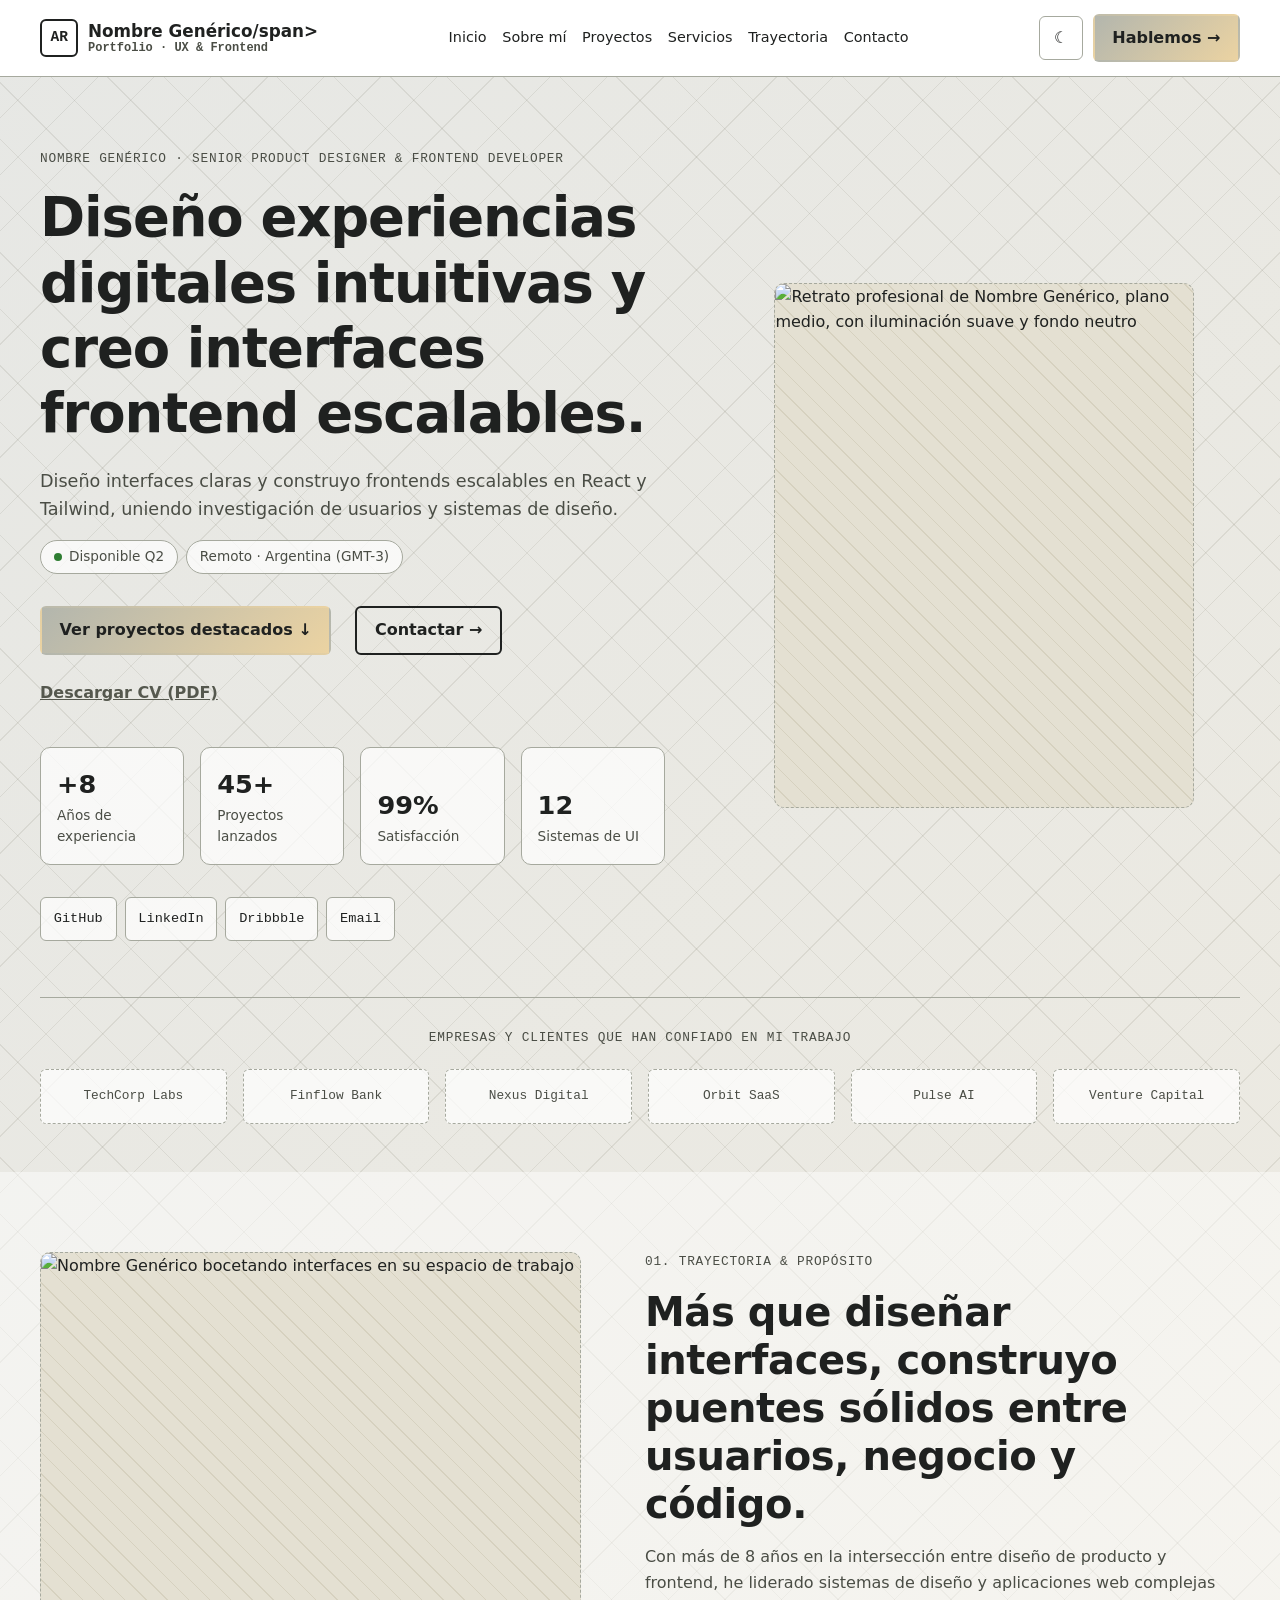
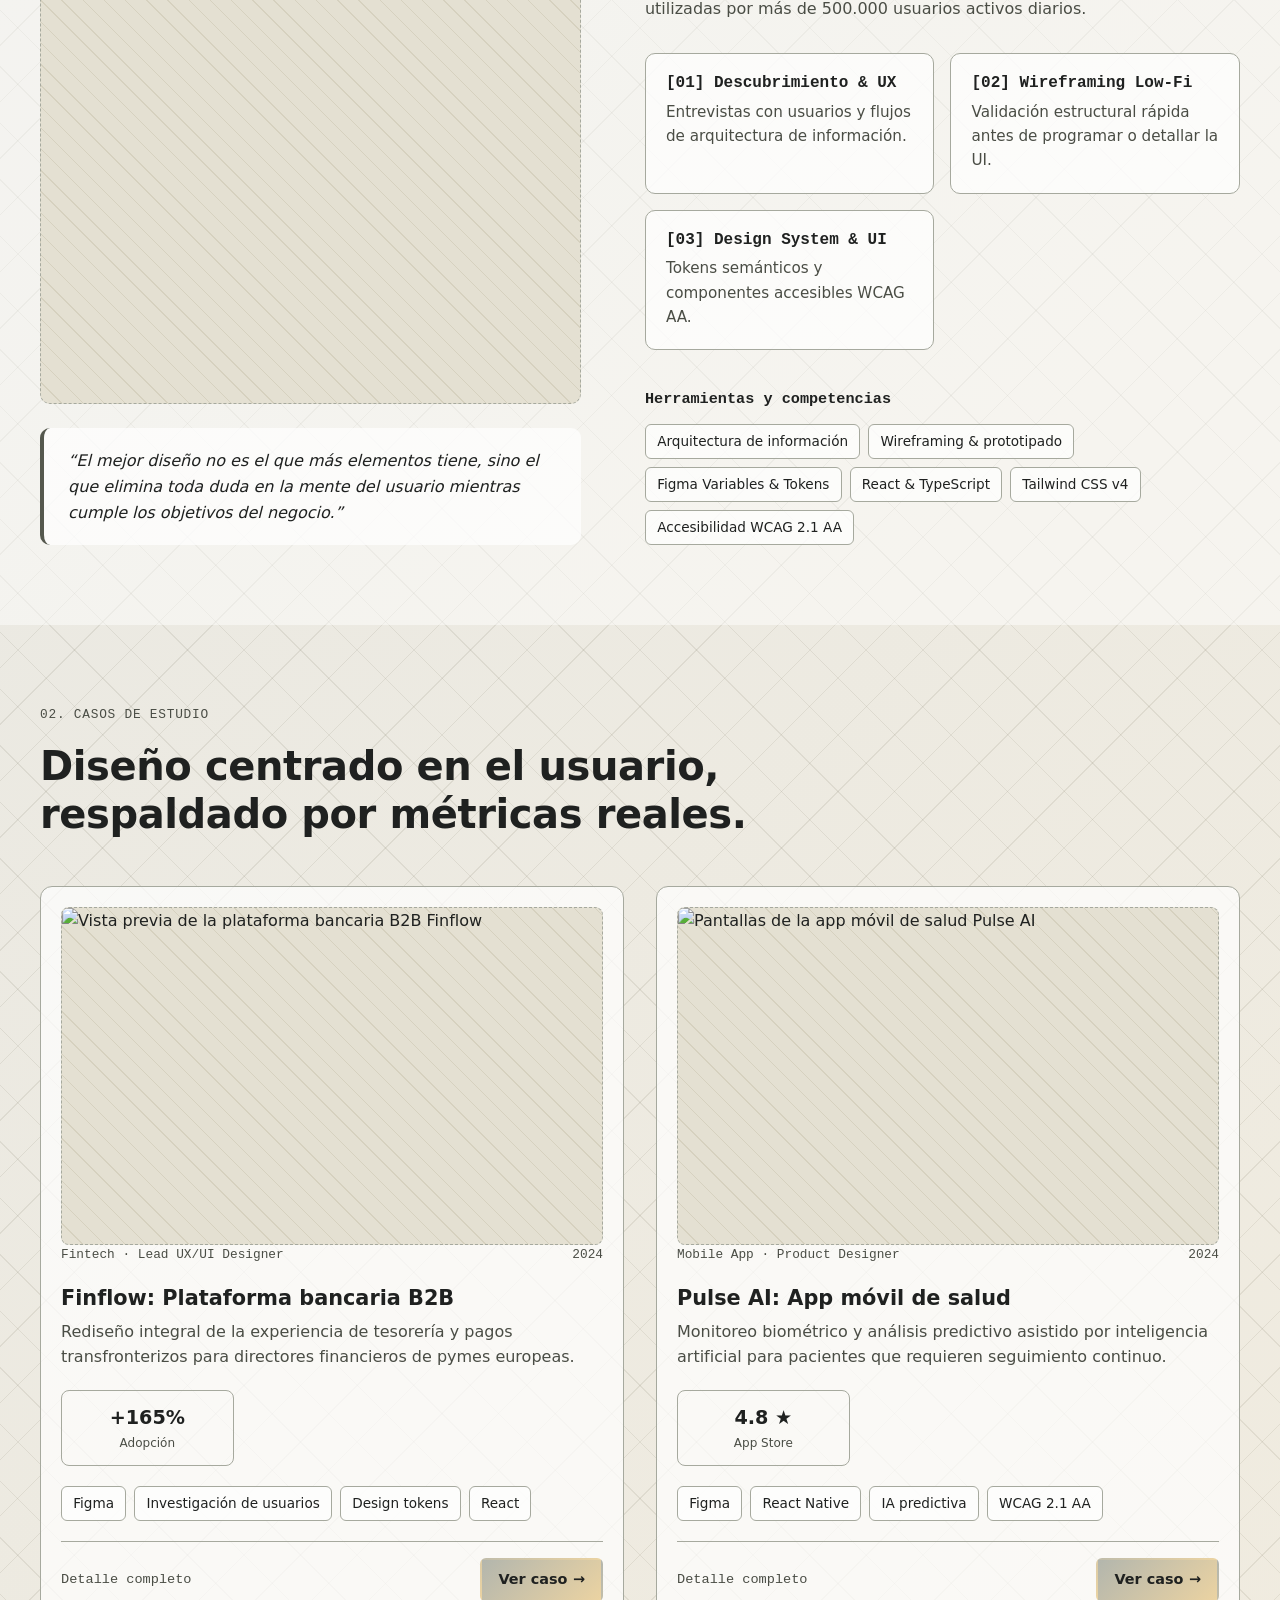
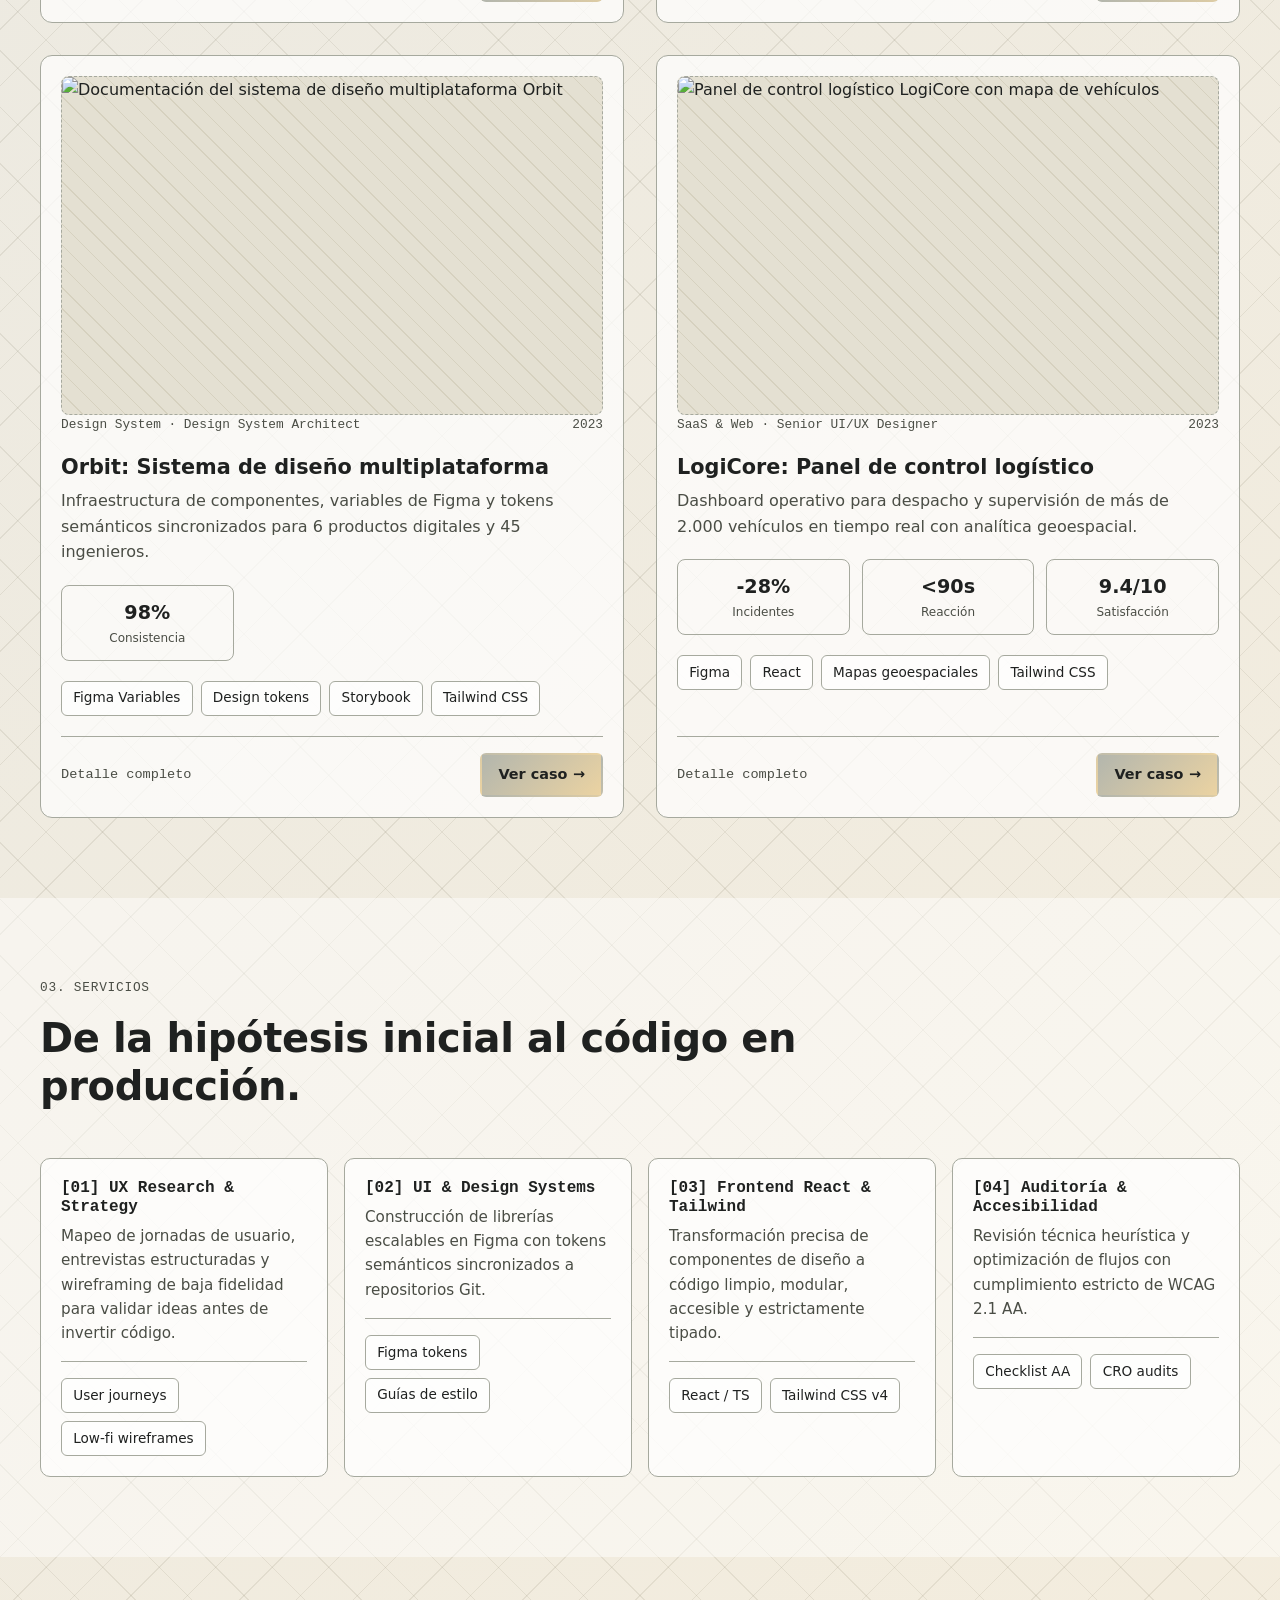
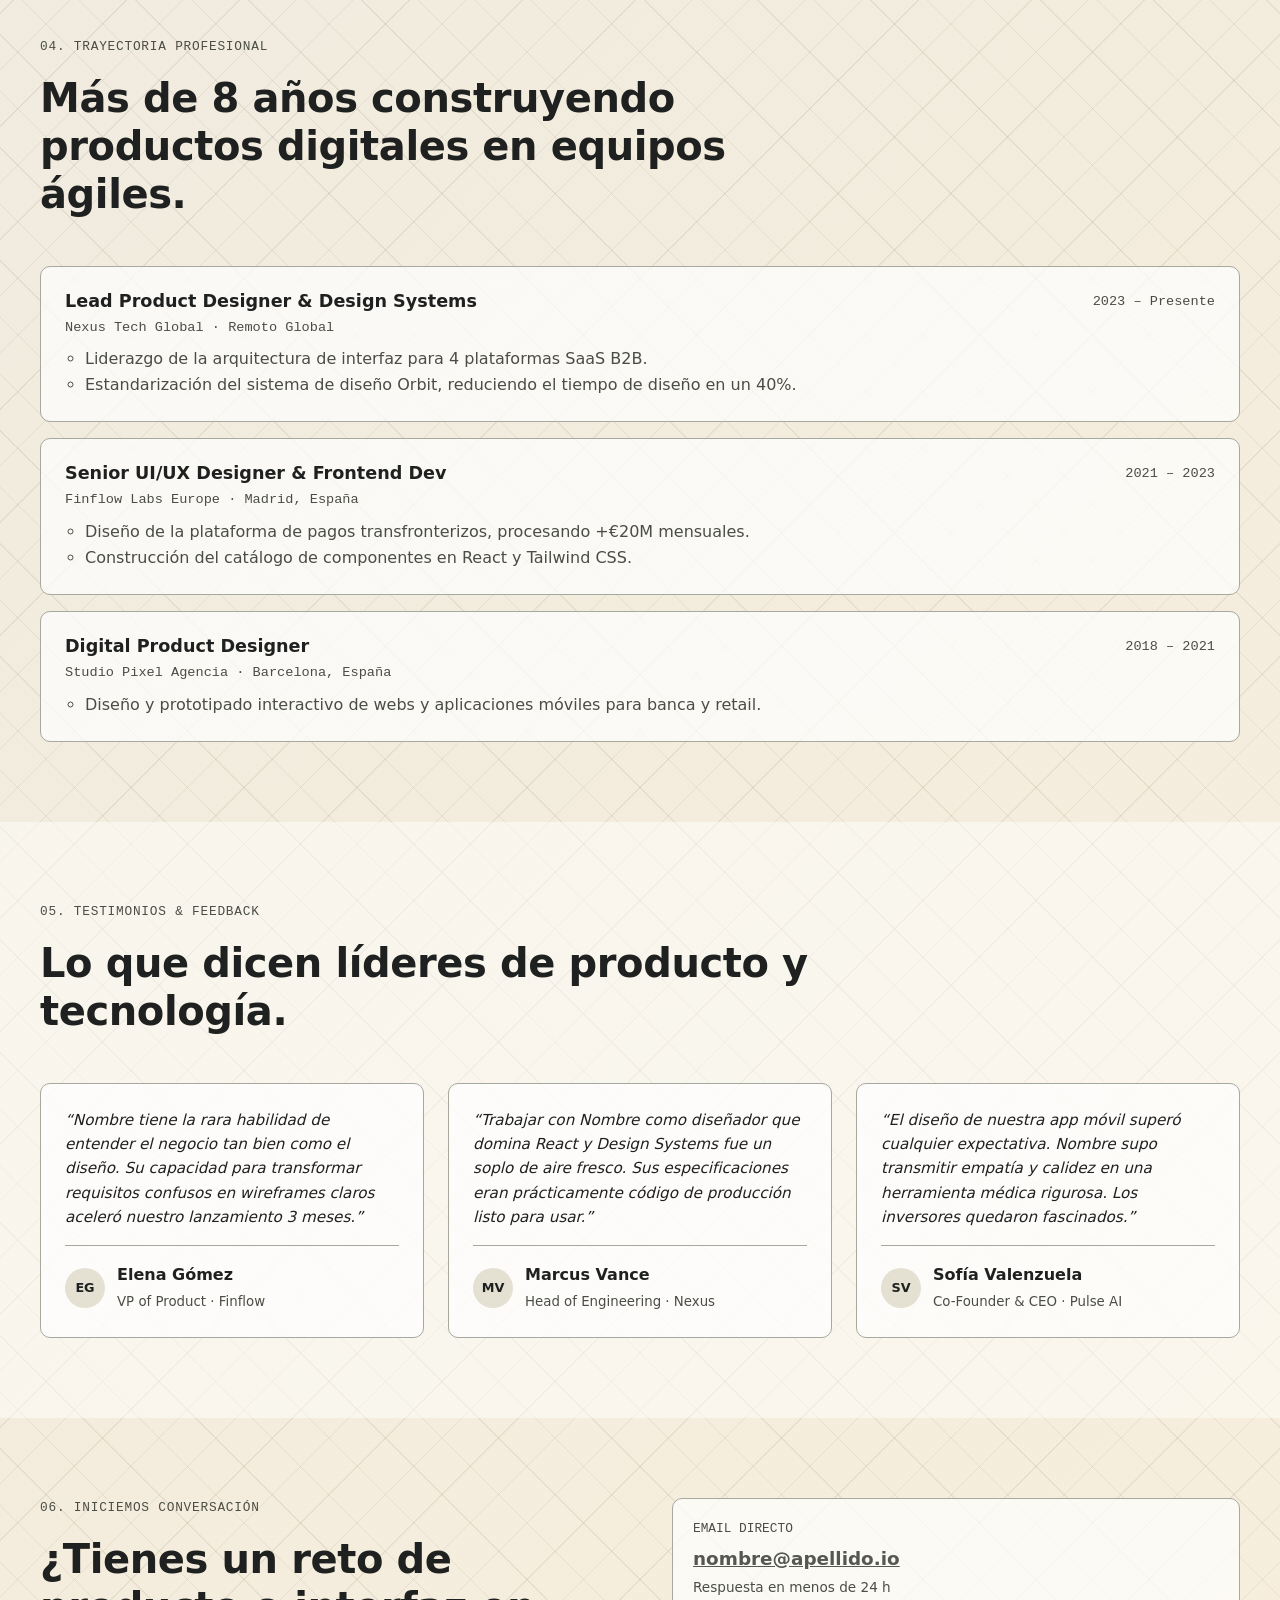
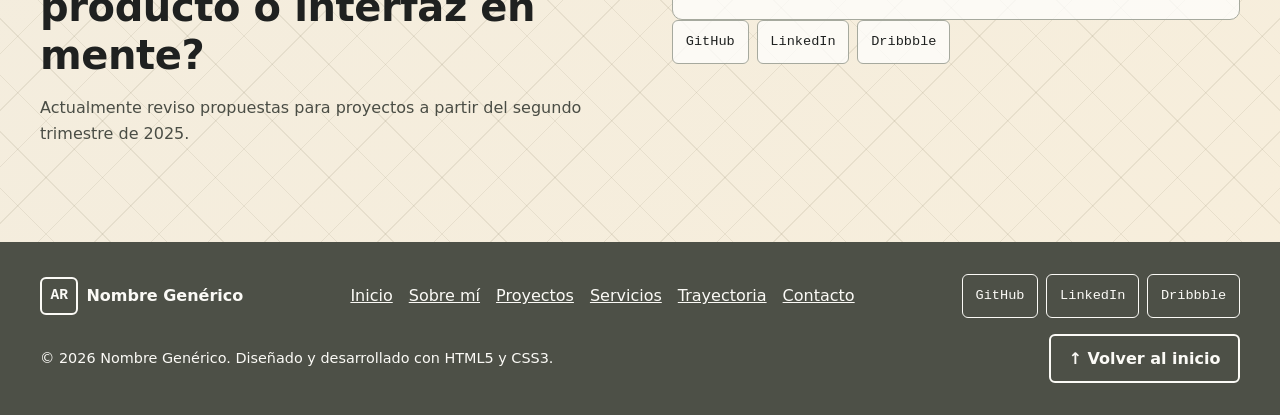
==== index.html @ bf09a4ef "Add files via upload" ====
<!DOCTYPE html>
<html lang="es">
<head>
  <meta charset="UTF-8">
  <meta name="viewport" content="width=device-width, initial-scale=1.0">
  <title>Nombre Genérico | Portfolio UX/UI y Frontend</title>
  <meta name="description" content="Portfolio de Nombre Genérico: diseño de experiencias digitales, sistemas de diseño y desarrollo frontend con React y Tailwind CSS.">
  <meta property="og:title" content="Nombre Genérico | Portfolio UX/UI y Frontend">
  <meta property="og:description" content="Portfolio de Nombre Genérico: diseño de experiencias digitales, sistemas de diseño y desarrollo frontend.">
  <meta property="og:type" content="website">
  <meta property="og:url" content="https://TU-DOMINIO/">
  <meta property="og:image" content="https://TU-DOMINIO/img/og-image.jpg">
  <meta name="theme-color" content="#b3b6ad">
  <link rel="stylesheet" href="css/styles.css">
</head>
<body>

  <a class="skip-link" href="#inicio">Saltar al contenido principal</a>

  <!-- ENCABEZADO -->
  <header class="site-header">
    <div class="container header__inner">
      <a class="brand" href="#inicio">
        <span class="brand__mark" aria-hidden="true">AR</span>
        <span class="brand__text">
          <span class="brand__name">Nombre Genérico/span>
          <span class="brand__role">Portfolio · UX &amp; Frontend</span>
        </span>
      </a>

      <nav class="header__nav" id="menu-principal" aria-label="Navegación principal">
        <ol class="nav-list">
          <li><a href="#inicio">Inicio</a></li>
          <li><a href="#sobre-mi">Sobre mí</a></li>
          <li><a href="#proyectos">Proyectos</a></li>
          <li><a href="#servicios">Servicios</a></li>
          <li><a href="#trayectoria">Trayectoria</a></li>
          <li><a href="#contacto">Contacto</a></li>
        </ol>
      </nav>

      <div class="header__actions">
        <button class="theme-toggle" type="button" id="theme-toggle" aria-pressed="false">
          <span aria-hidden="true">☾</span>
          <span class="sr-only">Modo noche</span>
        </button>
        <a class="btn btn--primary" href="#contacto">
          <span class="btn__label">Hablemos</span>
          <span aria-hidden="true">→</span>
        </a>
        <button class="nav-toggle" type="button" aria-expanded="false" aria-controls="menu-principal">
          <span class="sr-only">Menú de navegación</span>
          <span class="nav-toggle__bars" aria-hidden="true"></span>
        </button>
      </div>
    </div>
  </header>

  <main>

    <!-- 00. HERO -->
    <section class="hero" id="inicio" aria-labelledby="titulo-hero">
      <div class="container hero__grid">
        <div class="hero__content">
          <p class="eyebrow">Nombre Genérico · Senior Product Designer &amp; Frontend Developer</p>
          <h1 id="titulo-hero">Diseño experiencias digitales intuitivas y creo interfaces frontend escalables.</h1>
          <p class="hero__lead">
            Diseño interfaces claras y construyo frontends escalables en React y Tailwind, uniendo investigación de usuarios y sistemas de diseño.
          </p>

          <div class="hero__meta">
            <span class="badge"><span class="dot" aria-hidden="true"></span> Disponible Q2</span>
            <span class="badge">Remoto · Argentina (GMT-3)</span>
          </div>

          <div class="hero__actions">
            <a class="btn btn--primary" href="#proyectos">Ver proyectos destacados ↓</a>
            <a class="btn btn--ghost" href="#contacto">Contactar →</a>
            <a class="link-cv" href="cv.pdf" download>Descargar CV (PDF)</a>
          </div>

          <dl class="stats">
            <div class="stat">
              <dt>Años de experiencia</dt>
              <dd>+8</dd>
            </div>
            <div class="stat">
              <dt>Proyectos lanzados</dt>
              <dd>45+</dd>
            </div>
            <div class="stat">
              <dt>Satisfacción</dt>
              <dd>99%</dd>
            </div>
            <div class="stat">
              <dt>Sistemas de UI</dt>
              <dd>12</dd>
            </div>
          </dl>

          <ul class="social-links" aria-label="Redes y contacto">
            <li><a href="https://github.com/" target="_blank" rel="noopener noreferrer">GitHub</a></li>
            <li><a href="https://www.linkedin.com/" target="_blank" rel="noopener noreferrer">LinkedIn</a></li>
            <li><a href="https://dribbble.com/" target="_blank" rel="noopener noreferrer">Dribbble</a></li>
            <li><a href="mailto:nombre@apellido.io">Email</a></li>
          </ul>
        </div>

        <figure class="hero__media">
          <!-- Sustituir por la foto real: img/hero.jpg -->
          <img src="img/hero.jpg" width="800" height="1000"
               alt="Retrato profesional de Nombre Genérico, plano medio, con iluminación suave y fondo neutro">
        </figure>
      </div>

      <div class="container">
        <section class="proof" aria-labelledby="titulo-proof">
          <h2 class="proof__title" id="titulo-proof">Empresas y clientes que han confiado en mi trabajo</h2>
          <ul class="proof__list">
            <li>TechCorp Labs</li>
            <li>Finflow Bank</li>
            <li>Nexus Digital</li>
            <li>Orbit SaaS</li>
            <li>Pulse AI</li>
            <li>Venture Capital</li>
          </ul>
        </section>
      </div>
    </section>

    <!-- 01. SOBRE MÍ -->
    <section class="section section--alt" id="sobre-mi" aria-labelledby="titulo-sobre-mi">
      <div class="container about">

        <div class="about__aside">
          <figure class="about__media">
          <!-- Sustituir por la foto real: img/sobre-mi-taller.jpg -->
            <img src="img/sobre-mi-taller.jpg" width="500" height="400"
               alt="Nombre Genérico bocetando interfaces en su espacio de trabajo">
          <figcaption class="sr-only">Fotografía secundaria: setup de taller UX</figcaption>
        </figure>

        <blockquote class="quote">
            <p>“El mejor diseño no es el que más elementos tiene, sino el que elimina toda duda en la mente del usuario mientras cumple los objetivos del negocio.”</p>
         </blockquote>
        </div>

        <div class="about__text">
          <p class="section-label">01. Trayectoria &amp; propósito</p>
          <h2 id="titulo-sobre-mi">Más que diseñar interfaces, construyo puentes sólidos entre usuarios, negocio y código.</h2>
          <p class="about__lead">
            Con más de 8 años en la intersección entre diseño de producto y frontend, he liderado sistemas
            de diseño y aplicaciones web complejas utilizadas por más de 500.000 usuarios activos diarios.
          </p>

          <div class="cards-2">
            <article class="card">
              <h3>[01] Descubrimiento &amp; UX</h3>
              <p>Entrevistas con usuarios y flujos de arquitectura de información.</p>
            </article>
            <article class="card">
              <h3>[02] Wireframing Low-Fi</h3>
              <p>Validación estructural rápida antes de programar o detallar la UI.</p>
            </article>
            <article class="card">
              <h3>[03] Design System &amp; UI</h3>
              <p>Tokens semánticos y componentes accesibles WCAG AA.</p>
            </article>
          </div>

          <h3 class="subhead">Herramientas y competencias</h3>
          <ul class="tags">
            <li>Arquitectura de información</li>
            <li>Wireframing &amp; prototipado</li>
            <li>Figma Variables &amp; Tokens</li>
            <li>React &amp; TypeScript</li>
            <li>Tailwind CSS v4</li>
            <li>Accesibilidad WCAG 2.1 AA</li>
          </ul>
        </div>

      </div>
    </section>

    <!-- 02. PROYECTOS -->
    <section class="section" id="proyectos" aria-labelledby="titulo-proyectos">
      <div class="container">
        <header class="section__header">
          <p class="section-label">02. Casos de estudio</p>
          <h2 id="titulo-proyectos">Diseño centrado en el usuario, respaldado por métricas reales.</h2>
        </header>

        <div class="cases">

          <article class="case">
            <div class="case__media">
              <!-- Sustituir por img/caso-finflow.jpg -->
              <img src="img/caso-finflow.jpg" width="800" height="500"
                   alt="Vista previa de la plataforma bancaria B2B Finflow">
            </div>
            <p class="case__meta"><span>Fintech · Lead UX/UI Designer</span><span>2024</span></p>
            <h3>Finflow: Plataforma bancaria B2B</h3>
            <p>Rediseño integral de la experiencia de tesorería y pagos transfronterizos para directores financieros de pymes europeas.</p>
            <dl class="metrics">
              <div class="metric"><dt>Adopción</dt><dd>+165%</dd></div>
            </dl>
          <ul class="tags case__tags" aria-label="Herramientas del proyecto">
            <li>Figma</li>
            <li>Investigación de usuarios</li>
            <li>Design tokens</li>
            <li>React</li>
          </ul>
          <div class="case__footer">
            <span class="case__more">Detalle completo</span>
            <button class="btn btn--small" type="button" data-case="finflow">Ver caso <span aria-hidden="true">→</span><span class="sr-only"> de Finflow</span></button>
          </div>
          </article>

          <article class="case">
            <div class="case__media">
              <!-- Sustituir por img/caso-pulse-ai.jpg -->
              <img src="img/caso-pulse-ai.jpg" width="800" height="500"
                   alt="Pantallas de la app móvil de salud Pulse AI">
            </div>
            <p class="case__meta"><span>Mobile App · Product Designer</span><span>2024</span></p>
            <h3>Pulse AI: App móvil de salud</h3>
            <p>Monitoreo biométrico y análisis predictivo asistido por inteligencia artificial para pacientes que requieren seguimiento continuo.</p>
            <dl class="metrics">
              <div class="metric"><dt>App Store</dt><dd>4.8 ★</dd></div>
            </dl>
          <ul class="tags case__tags" aria-label="Herramientas del proyecto">
            <li>Figma</li>
            <li>React Native</li>
            <li>IA predictiva</li>
            <li>WCAG 2.1 AA</li>
          </ul>
          <div class="case__footer">
            <span class="case__more">Detalle completo</span>
            <button class="btn btn--small" type="button" data-case="pulse-ai">Ver caso <span aria-hidden="true">→</span><span class="sr-only"> de Pulse AI</span></button>
          </div>
          </article>

          <article class="case">
            <div class="case__media">
              <!-- Sustituir por img/caso-orbit.jpg -->
              <img src="img/caso-orbit.jpg" width="800" height="500"
                   alt="Documentación del sistema de diseño multiplataforma Orbit">
            </div>
            <p class="case__meta"><span>Design System · Design System Architect</span><span>2023</span></p>
            <h3>Orbit: Sistema de diseño multiplataforma</h3>
            <p>Infraestructura de componentes, variables de Figma y tokens semánticos sincronizados para 6 productos digitales y 45 ingenieros.</p>
            <dl class="metrics">
              <div class="metric"><dt>Consistencia</dt><dd>98%</dd></div>
            </dl>
          <ul class="tags case__tags" aria-label="Herramientas del proyecto">
            <li>Figma Variables</li>
            <li>Design tokens</li>
            <li>Storybook</li>
            <li>Tailwind CSS</li>
          </ul>
          <div class="case__footer">
            <span class="case__more">Detalle completo</span>
            <button class="btn btn--small" type="button" data-case="orbit">Ver caso <span aria-hidden="true">→</span><span class="sr-only"> de Orbit</span></button>
          </div>
          </article>

          <article class="case">
            <div class="case__media">
              <!-- Sustituir por img/caso-logicore.jpg -->
              <img src="img/caso-logicore.jpg" width="800" height="500"
                   alt="Panel de control logístico LogiCore con mapa de vehículos">
            </div>
            <p class="case__meta"><span>SaaS &amp; Web · Senior UI/UX Designer</span><span>2023</span></p>
            <h3>LogiCore: Panel de control logístico</h3>
            <p>Dashboard operativo para despacho y supervisión de más de 2.000 vehículos en tiempo real con analítica geoespacial.</p>
            <dl class="metrics">
              <div class="metric"><dt>Incidentes</dt><dd>-28%</dd></div>
              <div class="metric"><dt>Reacción</dt><dd>&lt;90s</dd></div>
              <div class="metric"><dt>Satisfacción</dt><dd>9.4/10</dd></div>
            </dl>
          <ul class="tags case__tags" aria-label="Herramientas del proyecto">
            <li>Figma</li>
            <li>React</li>
            <li>Mapas geoespaciales</li>
            <li>Tailwind CSS</li>
          </ul>
          <div class="case__footer">
            <span class="case__more">Detalle completo</span>
            <button class="btn btn--small" type="button" data-case="logicore">Ver caso <span aria-hidden="true">→</span><span class="sr-only"> de LogiCore</span></button>
          </div>
          </article>

        </div>
      </div>
    </section>

    <!-- 03. SERVICIOS -->
    <section class="section section--alt" id="servicios" aria-labelledby="titulo-servicios">
      <div class="container">
        <header class="section__header">
          <p class="section-label">03. Servicios</p>
          <h2 id="titulo-servicios">De la hipótesis inicial al código en producción.</h2>
        </header>

        <div class="services">
          <article class="card">
            <h3>[01] UX Research &amp; Strategy</h3>
            <p>Mapeo de jornadas de usuario, entrevistas estructuradas y wireframing de baja fidelidad para validar ideas antes de invertir código.</p>
            <ul class="tags tags--compact">
              <li>User journeys</li>
              <li>Low-fi wireframes</li>
            </ul>
          </article>
          <article class="card">
            <h3>[02] UI &amp; Design Systems</h3>
            <p>Construcción de librerías escalables en Figma con tokens semánticos sincronizados a repositorios Git.</p>
            <ul class="tags tags--compact">
              <li>Figma tokens</li>
              <li>Guías de estilo</li>
            </ul>
          </article>
          <article class="card">
            <h3>[03] Frontend React &amp; Tailwind</h3>
            <p>Transformación precisa de componentes de diseño a código limpio, modular, accesible y estrictamente tipado.</p>
            <ul class="tags tags--compact">
              <li>React / TS</li>
              <li>Tailwind CSS v4</li>
            </ul>
          </article>
          <article class="card">
            <h3>[04] Auditoría &amp; Accesibilidad</h3>
            <p>Revisión técnica heurística y optimización de flujos con cumplimiento estricto de WCAG 2.1 AA.</p>
            <ul class="tags tags--compact">
              <li>Checklist AA</li>
              <li>CRO audits</li>
            </ul>
          </article>
        </div>
      </div>
    </section>

    <!-- 04. TRAYECTORIA PROFESIONAL -->
    <section class="section" id="trayectoria" aria-labelledby="titulo-trayectoria">
      <div class="container">
        <header class="section__header">
          <p class="section-label">04. Trayectoria profesional</p>
          <h2 id="titulo-trayectoria">Más de 8 años construyendo productos digitales en equipos ágiles.</h2>
        </header>

        <ol class="timeline">
          <li class="job">
            <div class="job__head">
              <h3>Lead Product Designer &amp; Design Systems</h3>
              <p class="job__period"><time>2023 – Presente</time></p>
            </div>
            <p class="job__org">Nexus Tech Global · Remoto Global</p>
            <ul>
              <li>Liderazgo de la arquitectura de interfaz para 4 plataformas SaaS B2B.</li>
              <li>Estandarización del sistema de diseño Orbit, reduciendo el tiempo de diseño en un 40%.</li>
            </ul>
          </li>
          <li class="job">
            <div class="job__head">
              <h3>Senior UI/UX Designer &amp; Frontend Dev</h3>
              <p class="job__period"><time>2021 – 2023</time></p>
            </div>
            <p class="job__org">Finflow Labs Europe · Madrid, España</p>
            <ul>
              <li>Diseño de la plataforma de pagos transfronterizos, procesando +€20M mensuales.</li>
              <li>Construcción del catálogo de componentes en React y Tailwind CSS.</li>
            </ul>
          </li>
          <li class="job">
            <div class="job__head">
              <h3>Digital Product Designer</h3>
              <p class="job__period"><time>2018 – 2021</time></p>
            </div>
            <p class="job__org">Studio Pixel Agencia · Barcelona, España</p>
            <ul>
              <li>Diseño y prototipado interactivo de webs y aplicaciones móviles para banca y retail.</li>
            </ul>
          </li>
        </ol>
      </div>
    </section>

    <!-- 05. TESTIMONIOS -->
    <section class="section section--alt" id="testimonios" aria-labelledby="titulo-testimonios">
      <div class="container">
        <header class="section__header">
          <p class="section-label">05. Testimonios &amp; feedback</p>
          <h2 id="titulo-testimonios">Lo que dicen líderes de producto y tecnología.</h2>
        </header>

        <div class="testimonials">
          <figure class="testimonial">
            <blockquote>
              <p>“Nombre tiene la rara habilidad de entender el negocio tan bien como el diseño. Su capacidad para transformar requisitos confusos en wireframes claros aceleró nuestro lanzamiento 3 meses.”</p>
            </blockquote>
            <figcaption>
              <span class="avatar" aria-hidden="true">EG</span>
              <span>
                <cite>Elena Gómez</cite>
                <small>VP of Product · Finflow</small>
              </span>
            </figcaption>
          </figure>

          <figure class="testimonial">
            <blockquote>
              <p>“Trabajar con Nombre como diseñador que domina React y Design Systems fue un soplo de aire fresco. Sus especificaciones eran prácticamente código de producción listo para usar.”</p>
            </blockquote>
            <figcaption>
              <span class="avatar" aria-hidden="true">MV</span>
              <span>
                <cite>Marcus Vance</cite>
                <small>Head of Engineering · Nexus</small>
              </span>
            </figcaption>
          </figure>

          <figure class="testimonial">
            <blockquote>
              <p>“El diseño de nuestra app móvil superó cualquier expectativa. Nombre supo transmitir empatía y calidez en una herramienta médica rigurosa. Los inversores quedaron fascinados.”</p>
            </blockquote>
            <figcaption>
              <span class="avatar" aria-hidden="true">SV</span>
              <span>
                <cite>Sofía Valenzuela</cite>
                <small>Co-Founder &amp; CEO · Pulse AI</small>
              </span>
            </figcaption>
          </figure>
        </div>
      </div>
    </section>

    <!-- 06. CONTACTO -->
    <section class="section" id="contacto" aria-labelledby="titulo-contacto">
      <div class="container contact">
        <div>
          <p class="section-label">06. Iniciemos conversación</p>
          <h2 id="titulo-contacto">¿Tienes un reto de producto o interfaz en mente?</h2>
          <p class="muted">Actualmente reviso propuestas para proyectos a partir del segundo trimestre de 2025.</p>
        </div>

        <div>
          <a class="contact-card" href="mailto:nombre@apellido.io">
            <span class="label">Email directo</span>
            <span class="value">nombre@apellido.io</span>
            <span class="note">Respuesta en menos de 24 h</span>
          </a>
          <ul class="social-links" aria-label="Redes y contacto">
            <li><a href="https://github.com/" target="_blank" rel="noopener noreferrer">GitHub</a></li>
            <li><a href="https://www.linkedin.com/" target="_blank" rel="noopener noreferrer">LinkedIn</a></li>
            <li><a href="https://dribbble.com/" target="_blank" rel="noopener noreferrer">Dribbble</a></li>
          </ul>
        </div>
      </div>
    </section>

  </main>

  <!-- PIE DE PÁGINA -->
  <footer class="site-footer">
    <div class="container footer__inner">
      <p class="footer__brand"><span class="brand__mark brand__mark--light" aria-hidden="true">AR</span> <strong>Nombre Genérico</strong></p>
      <nav class="footer__nav" aria-label="Navegación del pie">
        <ul class="footer__links">
          <li><a href="#inicio">Inicio</a></li>
          <li><a href="#sobre-mi">Sobre mí</a></li>
          <li><a href="#proyectos">Proyectos</a></li>
          <li><a href="#servicios">Servicios</a></li>
          <li><a href="#trayectoria">Trayectoria</a></li>
          <li><a href="#contacto">Contacto</a></li>
        </ul>
      </nav>
      <ul class="social-links footer__social" aria-label="Redes sociales">
        <li><a href="https://github.com/" target="_blank" rel="noopener noreferrer">GitHub</a></li>
        <li><a href="https://www.linkedin.com/" target="_blank" rel="noopener noreferrer">LinkedIn</a></li>
        <li><a href="https://dribbble.com/" target="_blank" rel="noopener noreferrer">Dribbble</a></li>
      </ul>
      <p class="footer__copy">© 2026 Nombre Genérico. Diseñado y desarrollado con HTML5 y CSS3.</p>
      <a class="btn btn--light" href="#inicio">↑ Volver al inicio</a>
    </div>
  </footer>

  <!-- DIÁLOGO DE CASOS DE ESTUDIO -->
  <dialog class="case-dialog" id="caso-dialog" aria-labelledby="caso-titulo">
    <button class="case-dialog__close" type="button" aria-label="Cerrar caso de estudio">✕</button>
    <div class="case-dialog__body"></div>
  </dialog>

  <template id="caso-finflow">
    <p class="section-label">Fintech · Lead UX/UI Designer · 2024</p>
    <h2 id="caso-titulo">Finflow: Plataforma bancaria B2B</h2>
    <h3>Problema</h3>
    <p>Los directores financieros de pymes europeas tardaban demasiado en preparar pagos internacionales. El flujo tenía demasiados pasos sin explicación, y los errores de tipo de cambio aparecían cuando el pago ya estaba enviado.</p>
    <h3>Proceso</h3>
    <ul>
      <li>Entrevistas con ocho directores financieros y mapeo de sus jornadas de pago.</li>
      <li>Wireframes de baja fidelidad validados en dos rondas.</li>
      <li>Test de usabilidad con cinco personas, con tareas como "programar un pago recurrente".</li>
    </ul>
    <h3>Solución</h3>
    <p>Flujo de pago en tres pasos, con validación en cada campo y un resumen del costo final antes de confirmar. Los componentes se documentaron con design tokens para que el equipo de desarrollo los reutilizara.</p>
    <h3>Resultado</h3>
    <p>El tiempo de tarea bajó un 42 %, la adopción subió un 165 % y los errores se redujeron un 80 % durante el primer trimestre tras el lanzamiento.</p>
    <h3>Aprendizaje</h3>
    <p>Validar con usuarios reales antes de diseñar en alta fidelidad evitó rehacer la confirmación. Lo que más preocupaba a los usuarios era el costo, no el formato.</p>
    <ul class="tags" aria-label="Herramientas del proyecto">
      <li>Figma</li>
      <li>Investigación de usuarios</li>
      <li>Design tokens</li>
      <li>React</li>
      <li>WCAG 2.1 AA</li>
    </ul>
    <p><a class="btn btn--small" href="https://www.figma.com/" target="_blank" rel="noopener noreferrer">Ver en Figma <span aria-hidden="true">↗</span><span class="sr-only"> (se abre en una pestaña nueva)</span></a></p>
  </template>

  <template id="caso-pulse-ai">
    <p class="section-label">Mobile App · Product Designer · 2024</p>
    <h2 id="caso-titulo">Pulse AI: App móvil de salud</h2>
    <h3>Problema</h3>
    <p>Los pacientes con seguimiento continuo recibían datos biométricos sin contexto y dejaban de usar la app a las pocas semanas.</p>
    <h3>Proceso</h3>
    <ul>
      <li>Entrevistas con pacientes y con cardiólogos.</li>
      <li>Prototipo de alta fidelidad con alertas escalonadas.</li>
      <li>Test con seis pacientes de 45 a 70 años para evaluar la legibilidad.</li>
    </ul>
    <h3>Solución</h3>
    <p>Resumen diario con tendencia, alertas en tres niveles de urgencia y un lenguaje sin tecnicismos. Tamaños de texto y contraste ajustados a WCAG AA.</p>
    <h3>Resultado</h3>
    <p>Retención a 30 días del 68 %, calificación 4.8 en la App Store y 30 mil alertas gestionadas.</p>
    <h3>Aprendizaje</h3>
    <p>Las alertas funcionan cuando el paciente sabe qué hacer. El color no basta por sí solo, así que cada nivel tiene icono y texto.</p>
    <ul class="tags" aria-label="Herramientas del proyecto">
      <li>Figma</li>
      <li>React Native</li>
      <li>IA predictiva</li>
      <li>WCAG 2.1 AA</li>
    </ul>
    <p><a class="btn btn--small" href="https://www.figma.com/" target="_blank" rel="noopener noreferrer">Ver en Figma <span aria-hidden="true">↗</span><span class="sr-only"> (se abre en una pestaña nueva)</span></a></p>
  </template>

  <template id="caso-orbit">
    <p class="section-label">Design System · Design System Architect · 2023</p>
    <h2 id="caso-titulo">Orbit: Sistema de diseño multiplataforma</h2>
    <h3>Problema</h3>
    <p>Seis productos tenían componentes duplicados y diseños que cambiaban de un equipo a otro.</p>
    <h3>Proceso</h3>
    <ul>
      <li>Auditoría de los componentes existentes en los seis productos.</li>
      <li>Definición de tokens semánticos junto con 45 ingenieros y diseñadores.</li>
      <li>Migración por fases, empezando por los componentes más usados.</li>
    </ul>
    <h3>Solución</h3>
    <p>Librería de 65 componentes con variables de Figma sincronizadas con el repositorio, y documentación con ejemplos de uso y criterios de accesibilidad.</p>
    <h3>Resultado</h3>
    <p>La velocidad de diseño aumentó 3.5 veces y la consistencia visual llegó al 98 % según la auditoría trimestral.</p>
    <h3>Aprendizaje</h3>
    <p>Un sistema se adopta cuando resuelve un problema diario del equipo. Empezar por los componentes más usados fue clave.</p>
    <ul class="tags" aria-label="Herramientas del proyecto">
      <li>Figma Variables</li>
      <li>Design tokens</li>
      <li>Storybook</li>
      <li>Tailwind CSS</li>
    </ul>
    <p><a class="btn btn--small" href="https://www.figma.com/" target="_blank" rel="noopener noreferrer">Ver en Figma <span aria-hidden="true">↗</span><span class="sr-only"> (se abre en una pestaña nueva)</span></a></p>
  </template>

  <template id="caso-logicore">
    <p class="section-label">SaaS &amp; Web · Senior UI/UX Designer · 2023</p>
    <h2 id="caso-titulo">LogiCore: Panel de control logístico</h2>
    <h3>Problema</h3>
    <p>Los operadores de despacho de más de 2.000 vehículos perdían tiempo buscando incidentes entre mapas y tablas separadas.</p>
    <h3>Proceso</h3>
    <ul>
      <li>Observación en el centro de despacho durante tres turnos.</li>
      <li>Prototipos de panel con mapa y lista unificada.</li>
      <li>Test de usabilidad con ocho operadores.</li>
    </ul>
    <h3>Solución</h3>
    <p>Panel con mapa geoespacial y lista de incidentes sincronizados, alertas priorizadas por severidad y acciones de un solo clic.</p>
    <h3>Resultado</h3>
    <p>Los incidentes bajaron un 28 %, el tiempo de reacción quedó por debajo de 90 segundos y la satisfacción llegó a 9.4 sobre 10.</p>
    <h3>Aprendizaje</h3>
    <p>Observar el trabajo real cambió las prioridades: lo urgente no era el mapa, sino la lista de incidentes.</p>
    <ul class="tags" aria-label="Herramientas del proyecto">
      <li>Figma</li>
      <li>React</li>
      <li>Mapas geoespaciales</li>
      <li>Tailwind CSS</li>
    </ul>
    <p><a class="btn btn--small" href="https://www.figma.com/" target="_blank" rel="noopener noreferrer">Ver en Figma <span aria-hidden="true">↗</span><span class="sr-only"> (se abre en una pestaña nueva)</span></a></p>
  </template>

  <script>
    (function () {
      var dialog = document.getElementById('caso-dialog');
      if (!dialog || typeof dialog.showModal !== 'function') { return; }

      var body = dialog.querySelector('.case-dialog__body');
      var closeBtn = dialog.querySelector('.case-dialog__close');
      var trigger = null;

      document.querySelectorAll('[data-case]').forEach(function (btn) {
        btn.addEventListener('click', function () {
          var tpl = document.getElementById('caso-' + btn.getAttribute('data-case'));
          if (!tpl) { return; }
          body.replaceChildren(tpl.content.cloneNode(true));
          trigger = btn;
          dialog.showModal();
        });
      });

      closeBtn.addEventListener('click', function () { dialog.close(); });

      dialog.addEventListener('click', function (e) {
        if (e.target === dialog) { dialog.close(); }
      });

      dialog.addEventListener('close', function () {
        if (trigger) { trigger.focus(); }
      });
    })();
  </script>

    <!-- JS mínimo: solo alterna el modo noche y recuerda la elección -->
  <script>
    (function () {
      var root = document.documentElement;
      var btn = document.getElementById('theme-toggle');
      var mq = window.matchMedia('(prefers-color-scheme: dark)');

      function isDark() {
        var t = root.getAttribute('data-theme');
        return t ? t === 'dark' : mq.matches;
      }

      function render() {
        btn.setAttribute('aria-pressed', String(isDark()));
      }

      try {
        var saved = localStorage.getItem('theme');
        if (saved) { root.setAttribute('data-theme', saved); }
      } catch (e) { /* almacenamiento no disponible: se usa la preferencia del sistema */ }

      render();

      btn.addEventListener('click', function () {
        var next = isDark() ? 'light' : 'dark';
        root.setAttribute('data-theme', next);
        try { localStorage.setItem('theme', next); } catch (e) {}
        render();
      });

      mq.addEventListener('change', render);
    })();
  </script>

  <script>
    (function () {
      var btn = document.querySelector('.nav-toggle');
      var nav = document.getElementById('menu-principal');
      if (!btn || !nav) { return; }

      function setOpen(open) {
        btn.setAttribute('aria-expanded', String(open));
        nav.classList.toggle('is-open', open);
      }

      btn.addEventListener('click', function () {
        setOpen(btn.getAttribute('aria-expanded') !== 'true');
      });

      nav.addEventListener('click', function (e) {
        if (e.target.closest('a')) { setOpen(false); }
      });

      document.addEventListener('keydown', function (e) {
        if (e.key === 'Escape' && btn.getAttribute('aria-expanded') === 'true') {
          setOpen(false);
          btn.focus();
        }
      });

      window.matchMedia('(min-width: 769px)').addEventListener('change', function (e) {
        if (e.matches) { setOpen(false); }
      });
    })();
  </script>

</body>
</html>
---- css/styles.css ----
/* ---------- 1. Variables ---------- */
:root {
  /* Degradado de marca: #B3B6AD → #EBD3A2 */
  --gradient: linear-gradient(135deg, #b3b6ad 0%, #ebd3a2 100%);

  --bg: #ffffff;
  --wash: linear-gradient(135deg, rgba(179, 182, 173, 0.32) 0%, rgba(235, 211, 162, 0.38) 100%);
  --surface: rgba(255, 255, 255, 0.45);
  --card: rgba(255, 255, 255, 0.72);
  --text: #1f2120;
  --muted: #4a4d45;
  --accent: #55584e;
  --focus: #55584e;
  --line: #a6a99e;
  --ph: #e4e0d2;
  --ph-stripe: #d6d1bf;
  --btn: #1f2120;
  --btn-text: #1f2120;
  --btn-hover: #3a3d36;
  --footer: #4d5047;
  --footer-text: #fbfaf6;
  --dot: #2e7d32;
  --grid: rgba(110, 108, 92, 0.16);
  color-scheme: light;

  --font-sans: system-ui, -apple-system, "Segoe UI", Roboto, Helvetica, Arial, sans-serif;
  --font-mono: ui-monospace, SFMono-Regular, Menlo, Consolas, "Liberation Mono", monospace;

  --radius: 10px;
  --container: 1200px;
  --header-h: 76px;
}

/* Modo noche por preferencia del sistema (si no hay elección manual) */
@media (prefers-color-scheme: dark) {
  :root:not([data-theme="light"]) {
    --bg: #1d1f1b;
    --wash: linear-gradient(135deg, rgba(179, 182, 173, 0.1) 0%, rgba(235, 211, 162, 0.12) 100%);
    --surface: rgba(255, 255, 255, 0.03);
    --card: rgba(255, 255, 255, 0.05);
    --text: #f1eee6;
    --muted: #bfc0b9;
    --accent: #ebd3a2;
    --focus: #ebd3a2;
    --line: #4a4d45;
    --ph: #2b2d27;
    --ph-stripe: #34362f;
    --btn: #f1eee6;
    --btn-text: #1d1f1b;
    --btn-hover: #ffffff;
    --footer: #14160f;
    --footer-text: #f1eee6;
    --dot: #6fcf97;
    --grid: rgba(235, 211, 162, 0.08);
    color-scheme: dark;
  }
}

/* Modo noche elegido manualmente */
:root[data-theme="dark"] {
  --bg: #1d1f1b;
  --wash: linear-gradient(135deg, rgba(179, 182, 173, 0.1) 0%, rgba(235, 211, 162, 0.12) 100%);
  --surface: rgba(255, 255, 255, 0.03);
  --card: rgba(255, 255, 255, 0.05);
  --text: #f1eee6;
  --muted: #bfc0b9;
  --accent: #ebd3a2;
  --focus: #ebd3a2;
  --line: #4a4d45;
  --ph: #2b2d27;
  --ph-stripe: #34362f;
  --btn: #f1eee6;
  --btn-text: #1d1f1b;
  --btn-hover: #ffffff;
  --footer: #14160f;
  --footer-text: #f1eee6;
  --dot: #6fcf97;
  --grid: rgba(235, 211, 162, 0.08);
  color-scheme: dark;
}

/* ---------- 2. Base ---------- */
*,
*::before,
*::after {
  box-sizing: border-box;
}

html {
  scroll-behavior: smooth;
  scroll-padding-top: calc(var(--header-h) + 16px);
}

body {
  margin: 0;
  font-family: var(--font-sans);
  font-size: 1rem;
  line-height: 1.6;
  color: var(--text);
  background-color: var(--bg);
  /* Capas: degradado suave + cuadrícula girada 45° (rombos) */
  background-image:
    var(--wash),
    repeating-linear-gradient(45deg, var(--grid) 0 1px, transparent 1px 40px),
    repeating-linear-gradient(-45deg, var(--grid) 0 1px, transparent 1px 40px);
  transition: background-color 0.3s ease, color 0.3s ease;
}

img {
  display: block;
  max-width: 100%;
  height: auto;
}

a {
  color: var(--accent);
}

h1, h2, h3 {
  line-height: 1.2;
}

ol, ul {
  padding: 0;
}

.container {
  width: min(100% - 3rem, var(--container));
  margin-inline: auto;
}

:focus-visible {
  outline: 3px solid var(--focus);
  outline-offset: 3px;
}

.skip-link {
  position: absolute;
  left: -9999px;
  top: 0;
  z-index: 100;
  padding: 0.75rem 1rem;
  background: var(--btn);
  color: var(--btn-text);
}

.skip-link:focus {
  left: 1rem;
  top: 1rem;
}

.sr-only {
  position: absolute;
  width: 1px;
  height: 1px;
  padding: 0;
  margin: -1px;
  overflow: hidden;
  clip: rect(0, 0, 0, 0);
  white-space: nowrap;
  border: 0;
}

/* ---------- 3. Componentes reutilizables ---------- */
.eyebrow,
.section-label {
  margin: 0 0 1rem;
  font-family: var(--font-mono);
  font-size: 0.8rem;
  letter-spacing: 0.06em;
  text-transform: uppercase;
  color: var(--muted);
}

.muted {
  color: var(--muted);
}

.btn {
  display: inline-flex;
  align-items: center;
  justify-content: center;
  gap: 0.35rem;
  min-height: 44px;
  padding: 0.6rem 1.1rem;
  border: 2px solid transparent;
  border-radius: 6px;
  font: inherit;
  font-weight: 600;
  text-decoration: none;
  white-space: nowrap;
  cursor: pointer;
  transition: filter 0.2s ease, background-color 0.2s ease, color 0.2s ease, border-color 0.2s ease;
}

.btn--primary {
  background: var(--gradient);
  color: var(--btn-text);
  border-color: transparent;
}

.btn--primary:hover {
  filter: brightness(1.06);
}

.btn--small {
  padding: 0.5rem 1rem;
  font-size: 0.9rem;
  background: var(--gradient);
  color: var(--btn-text);
}

.btn--small:hover {
  filter: brightness(1.06);
}

.btn--light {
  border-color: var(--footer-text);
  color: var(--footer-text);
  background: transparent;
}

.btn--light:hover {
  background: var(--footer-text);
  color: var(--footer);
}

.card {
  padding: 1.25rem;
  background: var(--card);
  border: 1px solid var(--line);
  border-radius: var(--radius);
}

.card h3 {
  margin: 0 0 0.4rem;
  font-size: 1rem;
  font-family: var(--font-mono);
}

.card p {
  margin: 0;
  font-size: 0.95rem;
  color: var(--muted);
}

.tags {
  list-style: none;
  margin: 0;
  display: flex;
  flex-wrap: wrap;
  gap: 0.5rem;
}

.tags li {
  padding: 0.35rem 0.7rem;
  font-size: 0.85rem;
  background: var(--card);
  border: 1px solid var(--line);
  border-radius: 6px;
}

.tags--compact {
  margin-top: 1rem;
  padding-top: 1rem;
  border-top: 1px solid var(--line);
}

/* Huecos de foto: el fondo rayado se ve mientras no hay imagen */
.about__media img,
.hero__media img,
.case__media img {
  background: repeating-linear-gradient(
    45deg,
    var(--ph) 0 14px,
    var(--ph-stripe) 14px 15px
  );
}

/* ---------- 4. Encabezado ---------- */
.site-header {
  position: sticky;
  top: 0;
  z-index: 50;
  background: var(--bg);
  border-bottom: 1px solid var(--line);
}

.header__inner {
  display: grid;
  grid-template-columns: auto minmax(0, 1fr) auto;
  align-items: center;
  column-gap: 1.25rem;
  row-gap: 0.6rem;
  min-height: var(--header-h);
  padding-block: 0.6rem;
}

.brand {
  display: flex;
  align-items: center;
  gap: 0.6rem;
  flex-shrink: 0;
  color: var(--text);
  text-decoration: none;
}

.brand__mark {
  display: grid;
  place-items: center;
  flex-shrink: 0;
  width: clamp(34px, 3vw, 40px);
  height: clamp(34px, 3vw, 40px);
  border: 2px solid var(--text);
  border-radius: 6px;
  font-family: var(--font-mono);
  font-size: clamp(0.8rem, 0.75rem + 0.2vw, 0.95rem);
  font-weight: 700;
}

.brand__mark--light {
  border-color: var(--footer-text);
  color: var(--footer-text);
}

.brand__name {
  display: block;
  font-weight: 700;
  font-size: clamp(0.9rem, 0.8rem + 0.4vw, 1.05rem);
  line-height: 1.2;
  white-space: nowrap;
}

.brand__role {
  display: block;
  font-family: var(--font-mono);
  font-size: clamp(0.65rem, 0.6rem + 0.2vw, 0.75rem);
  color: var(--muted);
  white-space: nowrap;
}

/* Navegación: una fila con tamaño fluido; si no cabe, pasa a otra línea */
.header__nav {
  min-width: 0;
  display: flex;
  justify-content: center;
}

.nav-list {
  display: flex;
  flex-wrap: nowrap;
  justify-content: center;
  gap: 0.1rem;
  margin: 0;
  list-style: none;
}

.nav-list a {
  display: inline-flex;
  align-items: center;
  min-height: 44px;
  padding: 0.4rem clamp(0.3rem, 0.2rem + 0.3vw, 0.6rem);
  border-radius: 6px;
  color: var(--text);
  text-decoration: none;
  white-space: nowrap;
  font-size: clamp(0.72rem, 0.6rem + 0.5vw, 0.9rem);
}

.nav-list a:hover {
  background: var(--surface);
  text-decoration: underline;
}

.header__actions {
  display: flex;
  align-items: center;
  gap: 0.6rem;
  flex-shrink: 0;
}

.availability {
  display: flex;
  align-items: center;
  gap: 0.45rem;
  margin: 0;
  font-size: 0.85rem;
  color: var(--muted);
  white-space: nowrap;
}

.dot {
  width: 8px;
  height: 8px;
  flex-shrink: 0;
  border-radius: 50%;
  background: var(--dot);
}

.theme-toggle {
  display: inline-flex;
  align-items: center;
  justify-content: center;
  min-width: 44px;
  min-height: 44px;
  padding: 0.4rem 0.7rem;
  background: transparent;
  color: var(--text);
  border: 1px solid var(--line);
  border-radius: 6px;
  font: inherit;
  font-size: 1rem;
  line-height: 1;
  cursor: pointer;
}

.theme-toggle:hover {
  border-color: var(--text);
}

.theme-toggle[aria-pressed="true"] {
  border-color: var(--accent);
  color: var(--accent);
}

/* Modo compacto: se ocultan nombre, subtítulo y etiquetas; quedan logo, estado, luna y flecha */
@media (max-width: 1180px) {
  .brand__text,
  .btn__label {
    position: absolute;
    width: 1px;
    height: 1px;
    padding: 0;
    margin: -1px;
    overflow: hidden;
    clip: rect(0, 0, 0, 0);
    white-space: nowrap;
    border: 0;
  }
}

/* Con poco ancho se oculta el estado de disponibilidad */
/* Botón hamburguesa: oculto en escritorio */
.nav-toggle {
  display: none;
  align-items: center;
  justify-content: center;
  width: 44px;
  height: 44px;
  padding: 0;
  background: transparent;
  color: var(--text);
  border: 1px solid var(--line);
  border-radius: 6px;
  cursor: pointer;
}

.nav-toggle:hover {
  border-color: var(--text);
}

.nav-toggle__bars {
  position: relative;
  display: block;
  width: 18px;
  height: 2px;
  background: currentColor;
  border-radius: 2px;
}

.nav-toggle__bars::before,
.nav-toggle__bars::after {
  content: "";
  position: absolute;
  left: 0;
  width: 100%;
  height: 2px;
  background: currentColor;
  border-radius: 2px;
}

.nav-toggle__bars::before { top: -6px; }
.nav-toggle__bars::after { top: 6px; }

/* Estado abierto: las tres barras se convierten en una X */
.nav-toggle[aria-expanded="true"] .nav-toggle__bars {
  background: transparent;
}

.nav-toggle[aria-expanded="true"] .nav-toggle__bars::before {
  top: 0;
  transform: rotate(45deg);
}

.nav-toggle[aria-expanded="true"] .nav-toggle__bars::after {
  top: 0;
  transform: rotate(-45deg);
}

/* Móvil y tableta vertical: menú desplegable a todo el ancho */
@media (max-width: 768px) {
  .nav-toggle {
    display: inline-flex;
  }

  .header__inner {
    grid-template-columns: auto minmax(0, 1fr);
  }

  .header__actions {
    justify-self: end;
  }

  .header__nav {
    display: none;
    position: absolute;
    top: 100%;
    left: 0;
    right: 0;
    max-height: calc(100dvh - var(--header-h));
    overflow-y: auto;
    background: var(--bg);
    border-bottom: 1px solid var(--line);
    padding: 0.25rem 0 0.5rem;
  }

  .header__nav.is-open {
    display: block;
  }

  .nav-list {
    flex-direction: column;
    flex-wrap: nowrap;
    justify-content: flex-start;
    gap: 0;
  }

  .nav-list a {
    display: flex;
    width: 100%;
    min-height: 48px;
    padding: 0.75rem 1.25rem;
    border-radius: 0;
    font-size: 1rem;
  }

  html {
    scroll-padding-top: 84px;
  }

  /* Sin scroll horizontal: los textos largos se cortan y las columnas pueden encogerse */
  body {
    overflow-wrap: anywhere;
  }

  .hero__grid > *,
  .about > *,
  .contact > *,
  .cases > *,
  .testimonials > * {
    min-width: 0;
  }
}

/* Solo en pantallas pequeñas (móvil) la navegación baja a su propia fila */
@media (max-width: 600px) {
  .header__inner {
    grid-template-columns: auto minmax(0, 1fr);
  }

  .header__nav {
    grid-column: 1 / -1;
    grid-row: 2;
  }

  .header__actions {
    justify-self: end;
  }

  .nav-list {
    justify-content: space-between;
  }

  html {
    scroll-padding-top: 150px;
  }
}

/* ---------- 5. Hero ---------- */
.hero {
  padding: 4.5rem 0 3rem;
}

.hero__grid {
  display: grid;
  grid-template-columns: 55fr 45fr;
  gap: 4rem;
  align-items: center;
}

.hero h1 {
  margin: 0 0 1.25rem;
  font-size: clamp(2.25rem, 4.6vw, 3.4rem);
  letter-spacing: -0.02em;
}

.hero__lead {
  max-width: 40rem;
  font-size: 1.1rem;
  color: var(--muted);
}

.hero__actions {
  display: flex;
  flex-wrap: wrap;
  align-items: center;
  gap: 1rem 1.5rem;
  margin: 2rem 0;
}

.link-cv {
  display: inline-flex;
  align-items: center;
  min-height: 44px;
  font-weight: 600;
}

.hero__meta {
  display: flex;
  flex-wrap: wrap;
  gap: 0.5rem;
  margin: 0 0 1.5rem;
}

.badge {
  display: inline-flex;
  align-items: center;
  gap: 0.45rem;
  padding: 0.3rem 0.8rem;
  font-size: 0.85rem;
  color: var(--muted);
  background: var(--card);
  border: 1px solid var(--line);
  border-radius: 999px;
}

.btn--ghost {
  background: transparent;
  color: var(--text);
  border-color: var(--text);
}

.btn--ghost:hover {
  background: var(--card);
}

.hero__media {
  display: flex;
  justify-content: center;
  margin: 0;
}

.hero__media img {
  width: 100%;
  max-width: 420px;
  aspect-ratio: 4 / 5;
  object-fit: cover;
  border: 1px dashed var(--line);
  border-radius: var(--radius);
}

.stats {
  display: grid;
  grid-template-columns: repeat(4, 1fr);
  gap: 1rem;
  margin: 0 0 2rem;
}

.stat {
  display: flex;
  flex-direction: column-reverse;
  margin: 0;
  padding: 1rem;
  background: var(--card);
  border: 1px solid var(--line);
  border-radius: var(--radius);
}

.stat dd {
  margin: 0;
  font-size: 1.6rem;
  font-weight: 700;
}

.stat dt {
  font-size: 0.85rem;
  color: var(--muted);
}

.social-links {
  display: flex;
  flex-wrap: wrap;
  align-items: center;
  gap: 0.5rem;
  margin: 0;
  list-style: none;
  font-family: var(--font-mono);
  font-size: 0.85rem;
}

.social-links a {
  display: inline-flex;
  align-items: center;
  min-height: 44px;
  padding: 0.4rem 0.8rem;
  background: var(--card);
  border: 1px solid var(--line);
  border-radius: 6px;
  color: var(--text);
  text-decoration: none;
}

.social-links a:hover {
  border-color: var(--text);
  text-decoration: underline;
}

.proof {
  margin-top: 3.5rem;
  padding-top: 2rem;
  border-top: 1px solid var(--line);
}

.proof__title {
  margin: 0;
  text-align: center;
  font-family: var(--font-mono);
  font-size: 0.8rem;
  font-weight: 400;
  letter-spacing: 0.06em;
  text-transform: uppercase;
  color: var(--muted);
}

.proof__list {
  display: grid;
  grid-template-columns: repeat(6, 1fr);
  gap: 1rem;
  margin: 1.5rem 0 0;
  list-style: none;
}

.proof__list li {
  padding: 1rem;
  text-align: center;
  font-family: var(--font-mono);
  font-size: 0.8rem;
  color: var(--muted);
  background: var(--card);
  border: 1px dashed var(--line);
  border-radius: 6px;
}

/* ---------- 6. Secciones genéricas ---------- */
.section {
  padding: 5rem 0;
}

.section--alt {
  background: var(--surface);
}

.section__header {
  max-width: 48rem;
  margin-bottom: 3rem;
}

.section h2 {
  margin: 0 0 1rem;
  font-size: clamp(1.75rem, 3.4vw, 2.5rem);
  letter-spacing: -0.01em;
}

.subhead {
  margin: 2.5rem 0 1rem;
  font-family: var(--font-mono);
  font-size: 0.95rem;
}

/* ---------- 7. Sobre mí / propósito ----------
   La columna izquierda (foto + cita) se estira a la altura de la derecha:
   la foto ocupa todo el espacio disponible y no queda hueco debajo. */
.about {
  display: grid;
  grid-template-columns: minmax(0, 1fr) minmax(0, 1.1fr);
  gap: 4rem;
  align-items: stretch;
}

.about__aside {
  display: flex;
  flex-direction: column;
  gap: 1.5rem;
}

.about__media {
  position: relative;
  flex: 1;
  min-height: 340px;
  margin: 0;
}

.about__media img {
  position: absolute;
  inset: 0;
  width: 100%;
  height: 100%;
  object-fit: cover;
  border: 1px dashed var(--line);
  border-radius: var(--radius);
}

.about__text > .about__lead {
  color: var(--muted);
}

.cards-2 {
  display: grid;
  grid-template-columns: repeat(auto-fit, minmax(210px, 1fr));
  gap: 1rem;
  margin: 2rem 0 0;
}

.quote {
  margin: 0;
  padding: 1.25rem 1.5rem;
  background: var(--card);
  border-left: 4px solid var(--accent);
  border-radius: var(--radius);
}

.quote p {
  margin: 0;
  font-style: italic;
}

/* ---------- 8. Casos de estudio ---------- */
.cases {
  display: grid;
  grid-template-columns: repeat(2, 1fr);
  gap: 2rem;
}

.case {
  display: flex;
  flex-direction: column;
  padding: 1.25rem;
  background: var(--card);
  border: 1px solid var(--line);
  border-radius: 12px;
}

.case__media img {
  width: 100%;
  aspect-ratio: 16 / 10;
  object-fit: cover;
  border: 1px dashed var(--line);
  border-radius: 8px;
}

.case__meta {
  display: flex;
  justify-content: space-between;
  gap: 1rem;
  margin: 1rem 0 0.5rem;
  font-family: var(--font-mono);
  font-size: 0.8rem;
  color: var(--muted);
}

.case h3 {
  margin: 0 0 0.5rem;
  font-size: 1.3rem;
}

.case > p {
  margin: 0 0 1.25rem;
  color: var(--muted);
}

.metrics {
  display: grid;
  grid-template-columns: repeat(3, 1fr);
  gap: 0.75rem;
  margin: 0 0 1.25rem;
}

.metric {
  display: flex;
  flex-direction: column-reverse;
  margin: 0;
  padding: 0.75rem;
  text-align: center;
  border: 1px solid var(--line);
  border-radius: 8px;
}

.metric dd {
  margin: 0;
  font-size: 1.2rem;
  font-weight: 700;
}

.metric dt {
  font-size: 0.75rem;
  color: var(--muted);
}

.case__tags {
  margin: 0 0 1.25rem;
}

/* Diálogo de caso de estudio */
.case-dialog {
  position: relative;
  width: min(100% - 2rem, 52rem);
  max-height: calc(100dvh - 2rem);
  padding: 0;
  overflow-y: auto;
  background: var(--bg);
  color: var(--text);
  border: 1px solid var(--line);
  border-radius: var(--radius);
}

.case-dialog::backdrop {
  background: rgba(10, 12, 9, 0.6);
}

.case-dialog__close {
  position: sticky;
  top: 0.75rem;
  float: right;
  margin: 0.75rem 0.75rem 0 0;
  width: 44px;
  height: 44px;
  background: var(--card);
  color: var(--text);
  border: 1px solid var(--line);
  border-radius: 6px;
  font-size: 1rem;
  cursor: pointer;
}

.case-dialog__close:hover {
  border-color: var(--text);
}

.case-dialog__body {
  padding: 1.5rem 1.75rem 2rem;
}

.case-dialog__body h2 {
  margin: 0.5rem 0 1rem;
  font-size: 1.6rem;
  padding-right: 3rem;
}

.case-dialog__body h3 {
  margin: 1.5rem 0 0.5rem;
  font-size: 1.1rem;
}

.case-dialog__body p,
.case-dialog__body li {
  color: var(--muted);
}

.case-dialog__body ul {
  padding-left: 1.25rem;
}

.case-dialog__body .tags {
  margin-top: 1.5rem;
}

.case__footer {
  display: flex;
  justify-content: space-between;
  align-items: center;
  margin-top: auto;
  padding-top: 1rem;
  border-top: 1px solid var(--line);
}

.case__more {
  font-family: var(--font-mono);
  font-size: 0.85rem;
  color: var(--muted);
}

/* ---------- 9. Servicios ---------- */
.services {
  display: grid;
  grid-template-columns: repeat(4, 1fr);
  gap: 1rem;
}

/* ---------- 10. Trayectoria ---------- */
.timeline {
  display: grid;
  gap: 1rem;
  margin: 0;
  list-style: none;
}

.job {
  padding: 1.5rem;
  background: var(--card);
  border: 1px solid var(--line);
  border-radius: var(--radius);
}

.job__head {
  display: flex;
  flex-wrap: wrap;
  justify-content: space-between;
  gap: 0.5rem 1rem;
}

.job h3 {
  margin: 0;
  font-size: 1.1rem;
}

.job__period {
  margin: 0;
  font-family: var(--font-mono);
  font-size: 0.85rem;
  color: var(--muted);
}

.job__org {
  margin: 0.25rem 0 0.5rem;
  font-family: var(--font-mono);
  font-size: 0.85rem;
  color: var(--muted);
}

.job ul {
  margin: 0;
  padding-left: 1.25rem;
  color: var(--muted);
}

/* ---------- 11. Testimonios ---------- */
.testimonials {
  display: grid;
  grid-template-columns: repeat(3, 1fr);
  gap: 1.5rem;
  margin: 0;
}

.testimonial {
  display: flex;
  flex-direction: column;
  gap: 1rem;
  margin: 0;
  padding: 1.5rem;
  background: var(--card);
  border: 1px solid var(--line);
  border-radius: var(--radius);
}

.testimonial blockquote {
  margin: 0;
}

.testimonial blockquote p {
  margin: 0;
  font-style: italic;
  font-size: 0.95rem;
}

.testimonial figcaption {
  display: flex;
  align-items: center;
  gap: 0.75rem;
  margin-top: auto;
  padding-top: 1rem;
  border-top: 1px solid var(--line);
}

.testimonial cite {
  display: block;
  font-style: normal;
  font-weight: 700;
}

.testimonial small {
  color: var(--muted);
}

.avatar {
  display: grid;
  place-items: center;
  flex-shrink: 0;
  width: 40px;
  height: 40px;
  border-radius: 50%;
  background: var(--ph);
  color: var(--text);
  font-size: 0.8rem;
  font-weight: 700;
}

/* ---------- 12. Contacto ---------- */
.contact {
  display: grid;
  grid-template-columns: 1fr 1fr;
  gap: 4rem;
  align-items: start;
}

.contact h2 {
  margin: 0 0 1rem;
}

.contact-card {
  display: flex;
  flex-direction: column;
  gap: 0.25rem;
  padding: 1.25rem;
  background: var(--card);
  border: 1px solid var(--line);
  border-radius: var(--radius);
  color: var(--text);
  text-decoration: none;
}

.contact-card:hover {
  border-color: var(--text);
}

.contact-card .label {
  font-family: var(--font-mono);
  font-size: 0.8rem;
  color: var(--muted);
  text-transform: uppercase;
}

.contact-card .value {
  font-size: 1.15rem;
  font-weight: 700;
  color: var(--accent);
  text-decoration: underline;
}

.contact-card .note {
  font-size: 0.85rem;
  color: var(--muted);
}

/* ---------- 13. Pie de página ---------- */
.site-footer {
  padding: 2rem 0;
  background: var(--footer);
  color: var(--footer-text);
}

.footer__inner {
  display: flex;
  flex-wrap: wrap;
  align-items: center;
  justify-content: space-between;
  gap: 1rem 2rem;
}

.footer__brand {
  display: flex;
  align-items: center;
  gap: 0.5rem;
  margin: 0;
  color: var(--footer-text);
}

.footer__copy {
  margin: 0;
  font-size: 0.9rem;
}

/* ---------- 14. Responsive ---------- */
@media (max-width: 1100px) {
  .proof__list {
    grid-template-columns: repeat(3, 1fr);
  }

  .services {
    grid-template-columns: repeat(2, 1fr);
  }
}

@media (max-width: 960px) {
  .hero__grid,
  .about,
  .contact {
    grid-template-columns: 1fr;
    gap: 2.5rem;
  }

  .hero__media img {
    max-width: 340px;
  }

  .about__media {
    min-height: 280px;
  }

  .cases,
  .testimonials {
    grid-template-columns: 1fr;
  }
}

@media (max-width: 640px) {
  .container {
    width: min(100% - 2rem, var(--container));
  }

  .stats {
    grid-template-columns: repeat(2, 1fr);
  }

  .proof__list {
    grid-template-columns: repeat(2, 1fr);
  }

  .services {
    grid-template-columns: 1fr;
  }

  .metrics {
    grid-template-columns: 1fr;
  }

  .metrics__single {
    grid-template-columns: 1fr;
  }

  .case__meta {
    flex-direction: column;
  }

  .availability {
    font-size: 0.8rem;
  }
}

/* ---------- 15. Movimiento reducido (WCAG 2.3.3) ---------- */
@media (prefers-reduced-motion: reduce) {
  html {
    scroll-behavior: auto;
  }

  *,
  *::before,
  *::after {
    transition: none !important;
    animation: none !important;
  }
}

/* Pie: links de navegación y redes sobre fondo oscuro */
.footer__links {
  display: flex;
  flex-wrap: wrap;
  gap: 0.25rem 1rem;
  margin: 0;
  padding: 0;
  list-style: none;
}

.footer__links a {
  display: inline-flex;
  align-items: center;
  min-height: 44px;
  color: var(--footer-text);
}

.site-footer .social-links a {
  color: var(--footer-text);
  background: transparent;
  border-color: var(--footer-text);
}
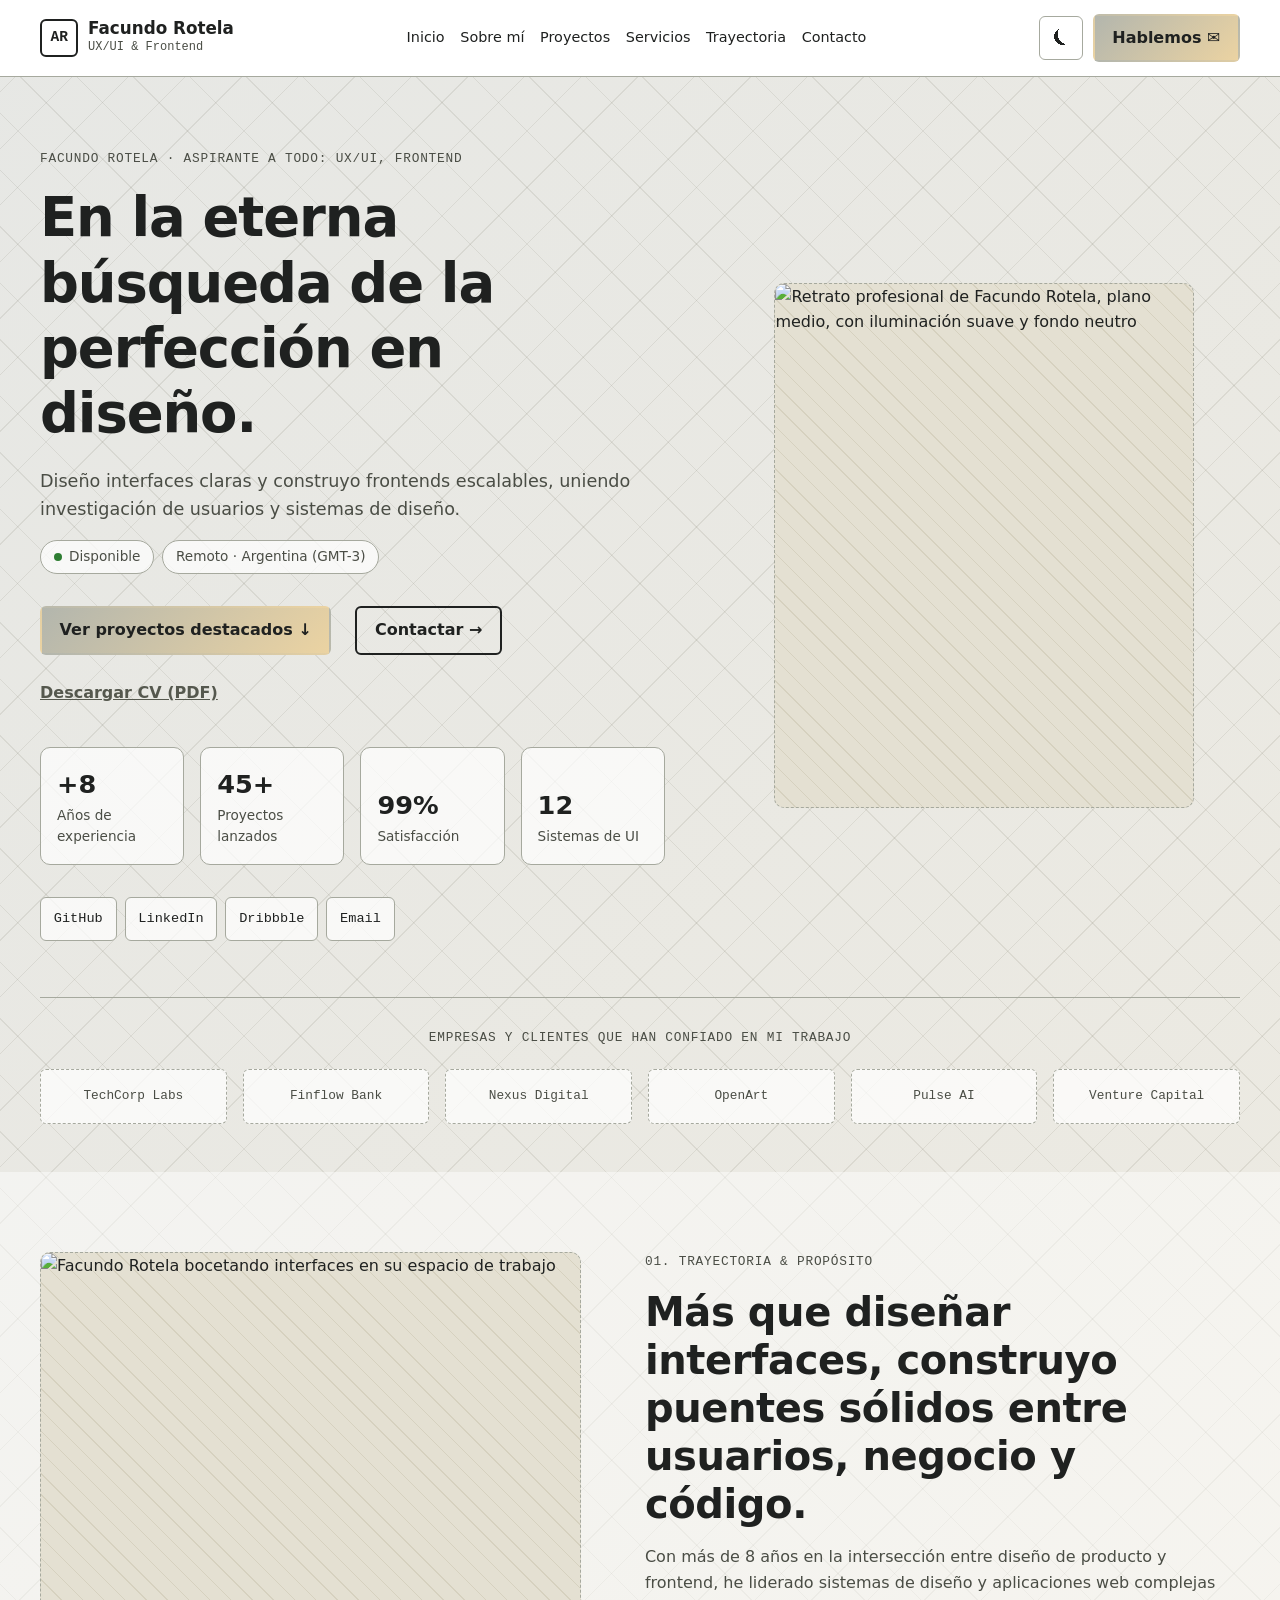
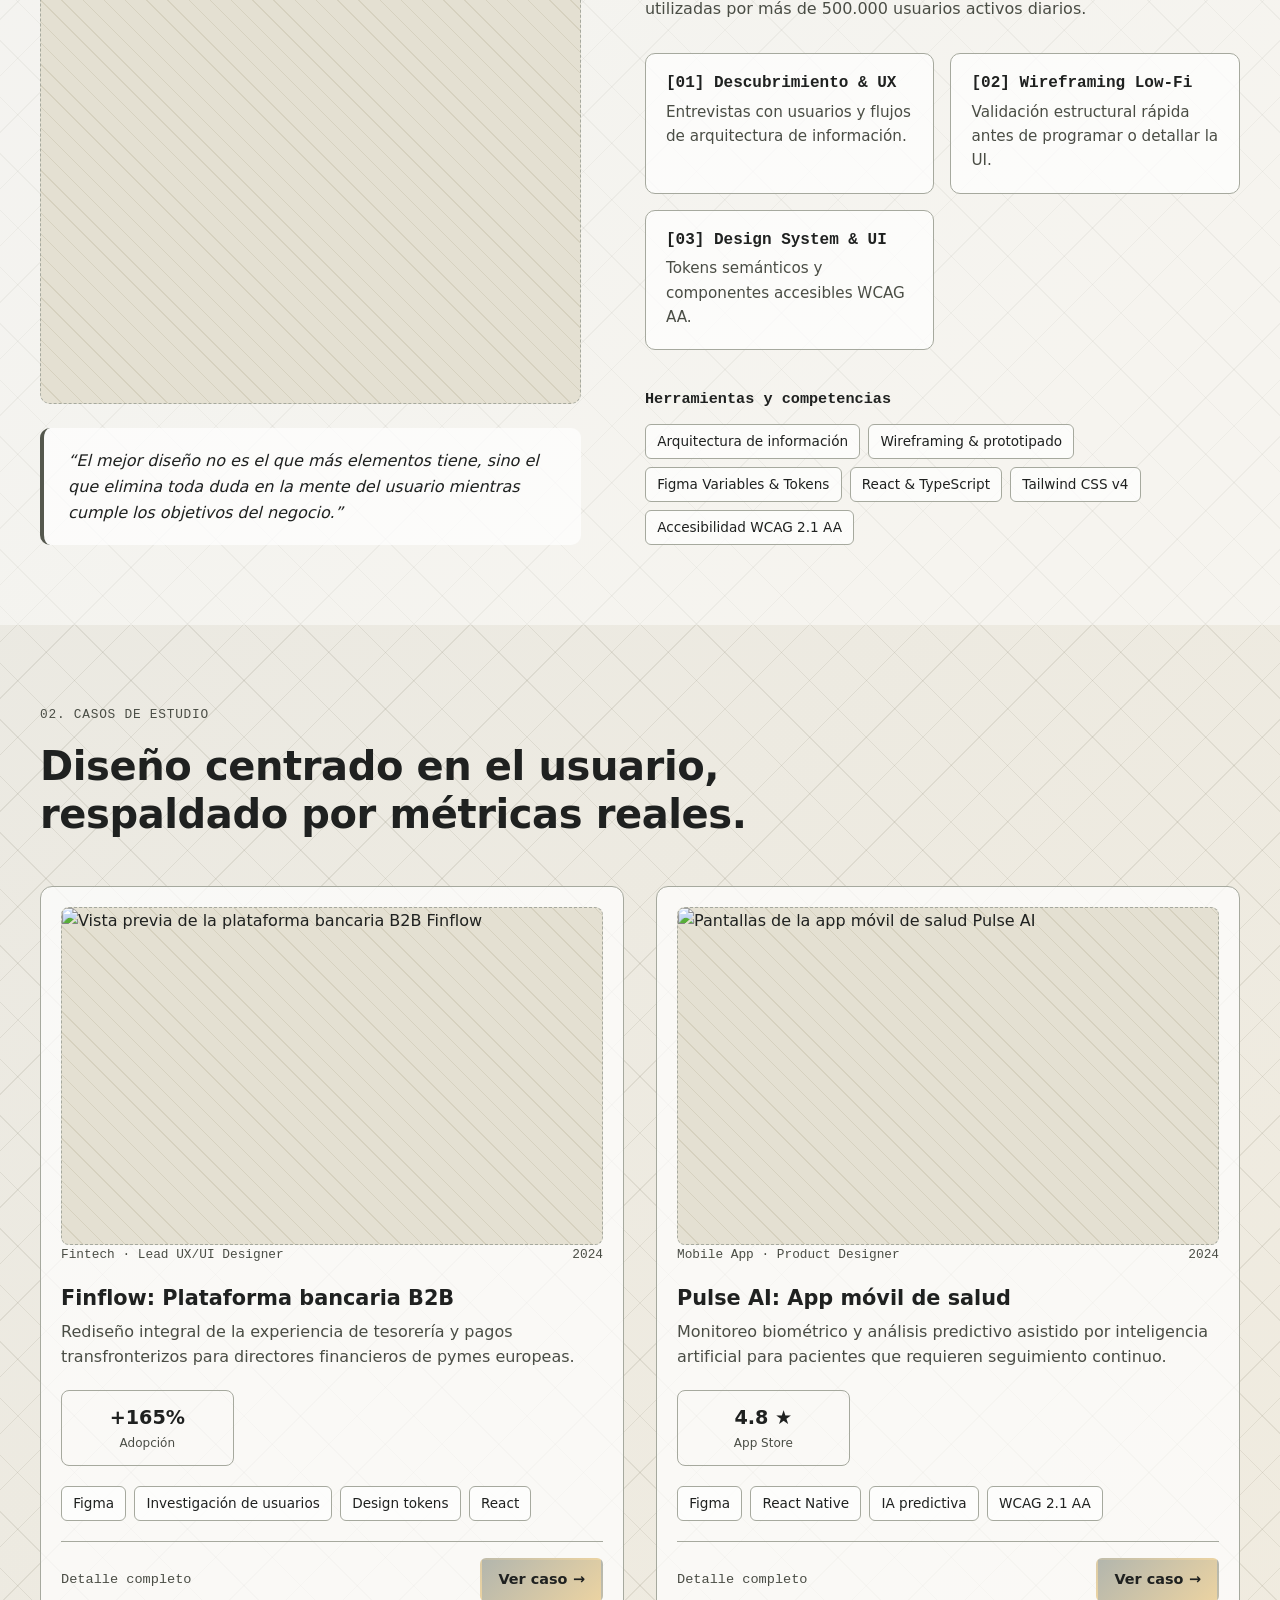
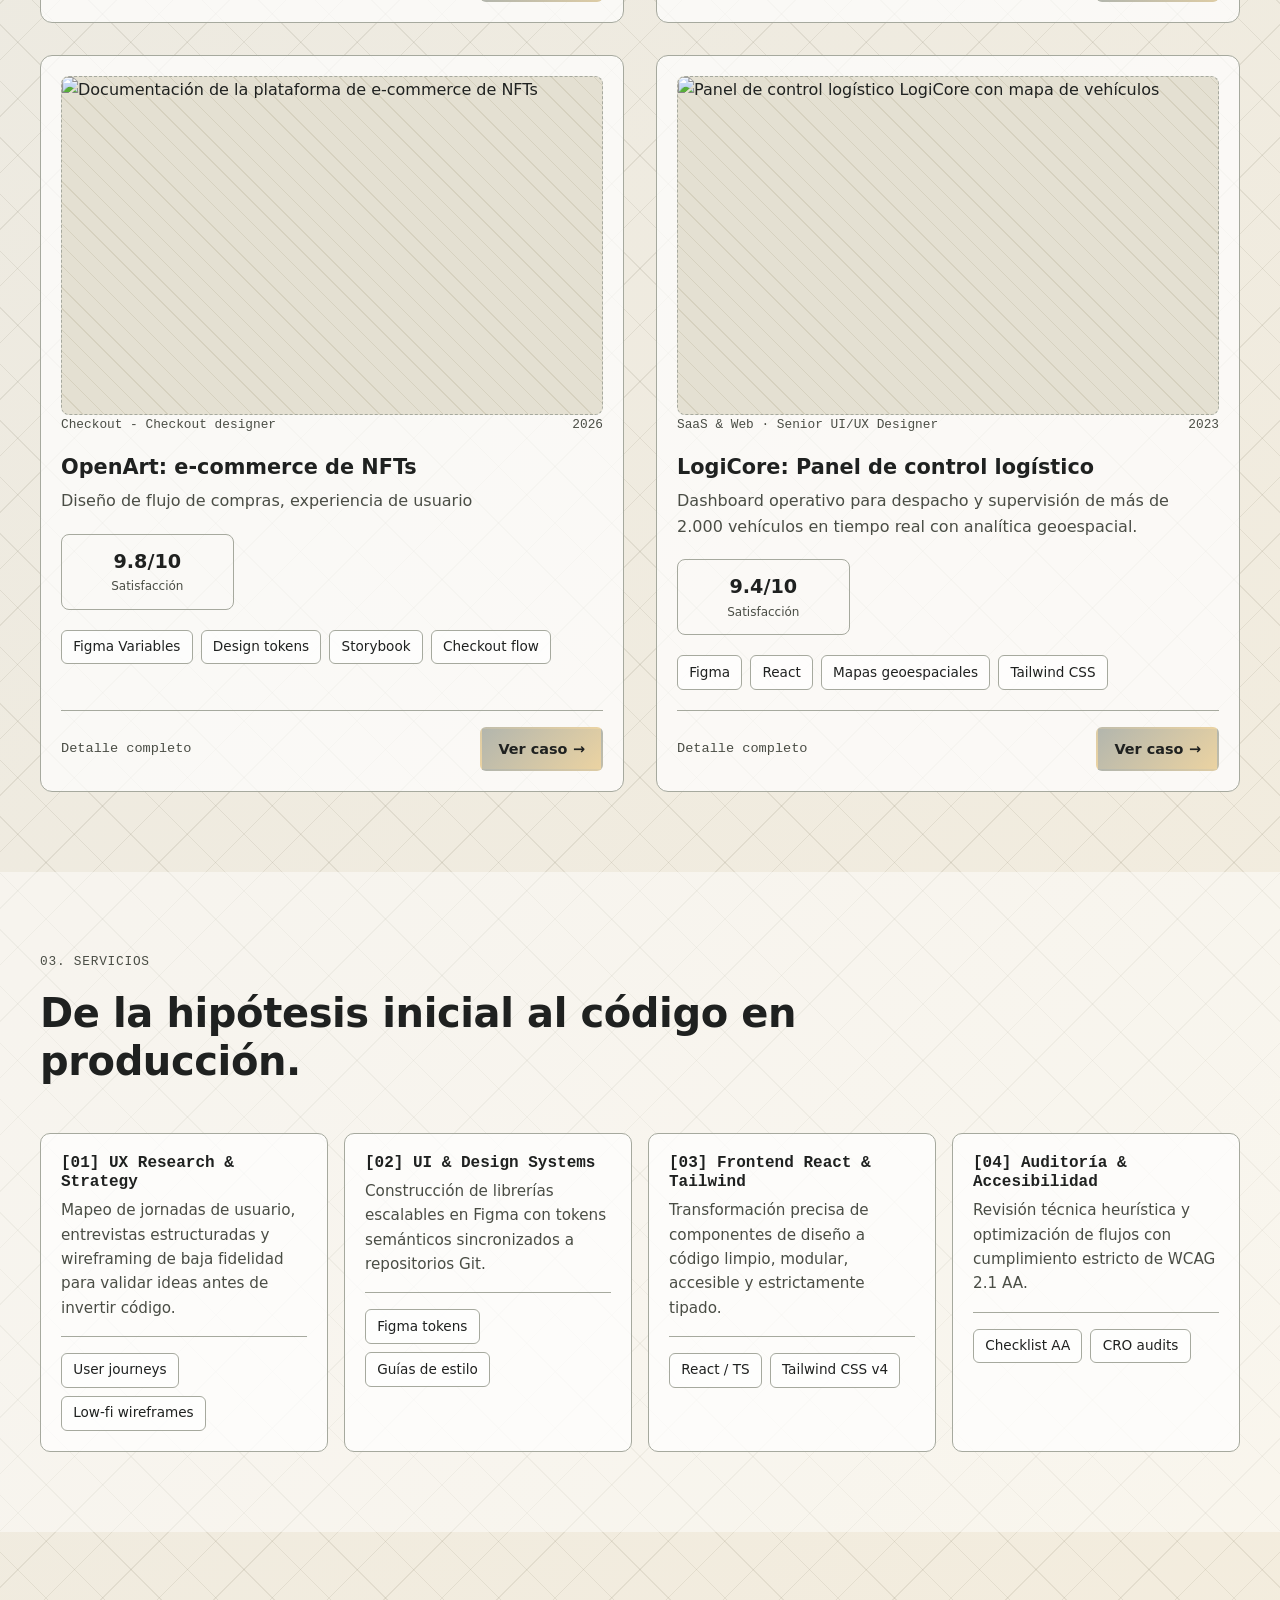
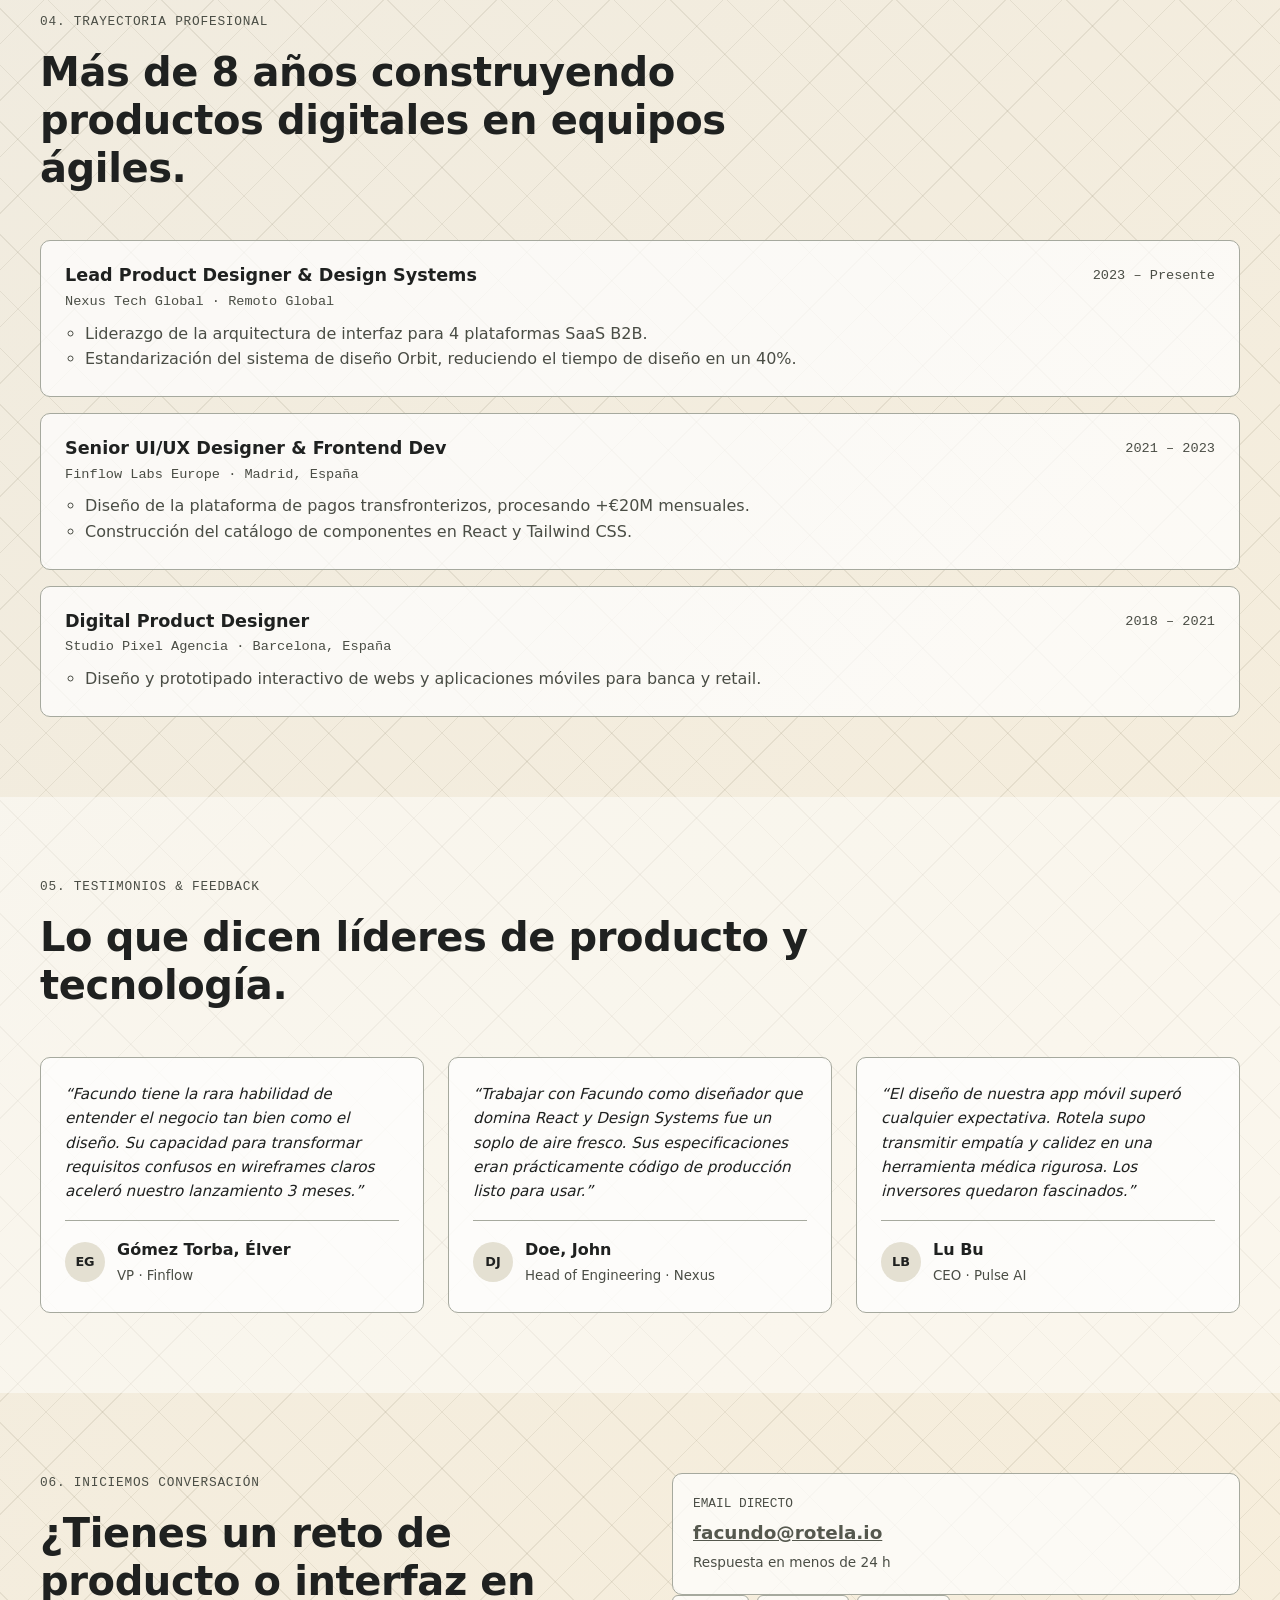
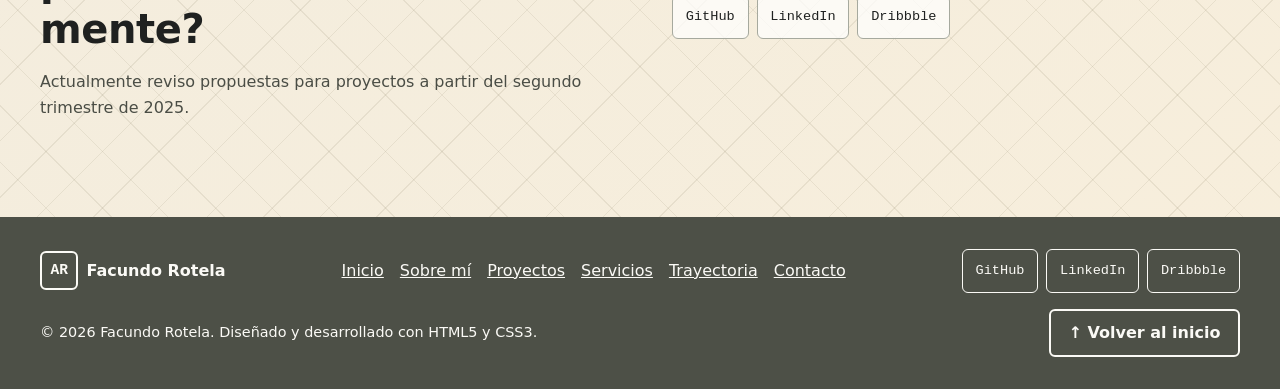
==== commit 46c2e8d8: "refinamiento de detalles" ====
--- a/index.html
+++ b/index.html
@@ -3,13 +3,13 @@
 <head>
   <meta charset="UTF-8">
   <meta name="viewport" content="width=device-width, initial-scale=1.0">
-  <title>Nombre Genérico | Portfolio UX/UI y Frontend</title>
-  <meta name="description" content="Portfolio de Nombre Genérico: diseño de experiencias digitales, sistemas de diseño y desarrollo frontend con React y Tailwind CSS.">
-  <meta property="og:title" content="Nombre Genérico | Portfolio UX/UI y Frontend">
-  <meta property="og:description" content="Portfolio de Nombre Genérico: diseño de experiencias digitales, sistemas de diseño y desarrollo frontend.">
+  <title>Facundo Rotela | UX/UI y Frontend</title>
+  <meta name="description" content="Portfolio de Facundo Rotela: diseño de experiencias digitales, sistemas de diseño y desarrollo frontend.">
+  <meta property="og:title" content="Facundo Rotela | UX/UI y Frontend">
+  <meta property="og:description" content="Portfolio de Facundo Rotela: diseño de experiencias digitales, sistemas de diseño y desarrollo frontend.">
   <meta property="og:type" content="website">
-  <meta property="og:url" content="https://TU-DOMINIO/">
-  <meta property="og:image" content="https://TU-DOMINIO/img/og-image.jpg">
+  <meta property="og:url" content="https://rfnxyz.github.io/uxui-final-2026/">
+  <meta property="og:image" content="https://rfnxyz.github.io/uxui-final-2026/img/og-image.jpg">
   <meta name="theme-color" content="#b3b6ad">
   <link rel="stylesheet" href="css/styles.css">
 </head>
@@ -23,8 +23,8 @@
       <a class="brand" href="#inicio">
         <span class="brand__mark" aria-hidden="true">AR</span>
         <span class="brand__text">
-          <span class="brand__name">Nombre Genérico/span>
-          <span class="brand__role">Portfolio · UX &amp; Frontend</span>
+          <span class="brand__name">Facundo Rotela</span>
+          <span class="brand__role">UX/UI &amp; Frontend</span>
         </span>
       </a>
 
@@ -41,12 +41,12 @@
 
       <div class="header__actions">
         <button class="theme-toggle" type="button" id="theme-toggle" aria-pressed="false">
-          <span aria-hidden="true">☾</span>
+          <span aria-hidden="true">⏾</span>
           <span class="sr-only">Modo noche</span>
         </button>
         <a class="btn btn--primary" href="#contacto">
           <span class="btn__label">Hablemos</span>
-          <span aria-hidden="true">→</span>
+          <span aria-hidden="true">✉</span>
         </a>
         <button class="nav-toggle" type="button" aria-expanded="false" aria-controls="menu-principal">
           <span class="sr-only">Menú de navegación</span>
@@ -62,14 +62,14 @@
     <section class="hero" id="inicio" aria-labelledby="titulo-hero">
       <div class="container hero__grid">
         <div class="hero__content">
-          <p class="eyebrow">Nombre Genérico · Senior Product Designer &amp; Frontend Developer</p>
-          <h1 id="titulo-hero">Diseño experiencias digitales intuitivas y creo interfaces frontend escalables.</h1>
+          <p class="eyebrow">Facundo Rotela · Aspirante a todo: UX/UI, Frontend</p>
+          <h1 id="titulo-hero">En la eterna búsqueda de la perfección en diseño.</h1>
           <p class="hero__lead">
-            Diseño interfaces claras y construyo frontends escalables en React y Tailwind, uniendo investigación de usuarios y sistemas de diseño.
+            Diseño interfaces claras y construyo frontends escalables, uniendo investigación de usuarios y sistemas de diseño.
           </p>
 
           <div class="hero__meta">
-            <span class="badge"><span class="dot" aria-hidden="true"></span> Disponible Q2</span>
+            <span class="badge"><span class="dot" aria-hidden="true"></span> Disponible</span>
             <span class="badge">Remoto · Argentina (GMT-3)</span>
           </div>
 
@@ -102,14 +102,14 @@
             <li><a href="https://github.com/" target="_blank" rel="noopener noreferrer">GitHub</a></li>
             <li><a href="https://www.linkedin.com/" target="_blank" rel="noopener noreferrer">LinkedIn</a></li>
             <li><a href="https://dribbble.com/" target="_blank" rel="noopener noreferrer">Dribbble</a></li>
-            <li><a href="mailto:nombre@apellido.io">Email</a></li>
+            <li><a href="mailto:facundo@rotela.io">Email</a></li>
           </ul>
         </div>
 
         <figure class="hero__media">
           <!-- Sustituir por la foto real: img/hero.jpg -->
           <img src="img/hero.jpg" width="800" height="1000"
-               alt="Retrato profesional de Nombre Genérico, plano medio, con iluminación suave y fondo neutro">
+               alt="Retrato profesional de Facundo Rotela, plano medio, con iluminación suave y fondo neutro">
         </figure>
       </div>
 
@@ -120,7 +120,7 @@
             <li>TechCorp Labs</li>
             <li>Finflow Bank</li>
             <li>Nexus Digital</li>
-            <li>Orbit SaaS</li>
+            <li>OpenArt</li>
             <li>Pulse AI</li>
             <li>Venture Capital</li>
           </ul>
@@ -135,8 +135,8 @@
         <div class="about__aside">
           <figure class="about__media">
           <!-- Sustituir por la foto real: img/sobre-mi-taller.jpg -->
-            <img src="img/sobre-mi-taller.jpg" width="500" height="400"
-               alt="Nombre Genérico bocetando interfaces en su espacio de trabajo">
+            <img src="img/sobre-mi-taller.jpg" loading="lazy" width="500" height="400"
+               alt="Facundo Rotela bocetando interfaces en su espacio de trabajo">
           <figcaption class="sr-only">Fotografía secundaria: setup de taller UX</figcaption>
         </figure>
 
@@ -153,20 +153,7 @@
             de diseño y aplicaciones web complejas utilizadas por más de 500.000 usuarios activos diarios.
           </p>
 
-          <div class="cards-2">
-            <article class="card">
-              <h3>[01] Descubrimiento &amp; UX</h3>
-              <p>Entrevistas con usuarios y flujos de arquitectura de información.</p>
-            </article>
-            <article class="card">
-              <h3>[02] Wireframing Low-Fi</h3>
-              <p>Validación estructural rápida antes de programar o detallar la UI.</p>
-            </article>
-            <article class="card">
-              <h3>[03] Design System &amp; UI</h3>
-              <p>Tokens semánticos y componentes accesibles WCAG AA.</p>
-            </article>
-          </div>
+          <div class="cards-2" id="principios-lista"></div>
 
           <h3 class="subhead">Herramientas y competencias</h3>
           <ul class="tags">
@@ -190,107 +177,8 @@
           <h2 id="titulo-proyectos">Diseño centrado en el usuario, respaldado por métricas reales.</h2>
         </header>
 
-        <div class="cases">
-
-          <article class="case">
-            <div class="case__media">
-              <!-- Sustituir por img/caso-finflow.jpg -->
-              <img src="img/caso-finflow.jpg" width="800" height="500"
-                   alt="Vista previa de la plataforma bancaria B2B Finflow">
-            </div>
-            <p class="case__meta"><span>Fintech · Lead UX/UI Designer</span><span>2024</span></p>
-            <h3>Finflow: Plataforma bancaria B2B</h3>
-            <p>Rediseño integral de la experiencia de tesorería y pagos transfronterizos para directores financieros de pymes europeas.</p>
-            <dl class="metrics">
-              <div class="metric"><dt>Adopción</dt><dd>+165%</dd></div>
-            </dl>
-          <ul class="tags case__tags" aria-label="Herramientas del proyecto">
-            <li>Figma</li>
-            <li>Investigación de usuarios</li>
-            <li>Design tokens</li>
-            <li>React</li>
-          </ul>
-          <div class="case__footer">
-            <span class="case__more">Detalle completo</span>
-            <button class="btn btn--small" type="button" data-case="finflow">Ver caso <span aria-hidden="true">→</span><span class="sr-only"> de Finflow</span></button>
-          </div>
-          </article>
-
-          <article class="case">
-            <div class="case__media">
-              <!-- Sustituir por img/caso-pulse-ai.jpg -->
-              <img src="img/caso-pulse-ai.jpg" width="800" height="500"
-                   alt="Pantallas de la app móvil de salud Pulse AI">
-            </div>
-            <p class="case__meta"><span>Mobile App · Product Designer</span><span>2024</span></p>
-            <h3>Pulse AI: App móvil de salud</h3>
-            <p>Monitoreo biométrico y análisis predictivo asistido por inteligencia artificial para pacientes que requieren seguimiento continuo.</p>
-            <dl class="metrics">
-              <div class="metric"><dt>App Store</dt><dd>4.8 ★</dd></div>
-            </dl>
-          <ul class="tags case__tags" aria-label="Herramientas del proyecto">
-            <li>Figma</li>
-            <li>React Native</li>
-            <li>IA predictiva</li>
-            <li>WCAG 2.1 AA</li>
-          </ul>
-          <div class="case__footer">
-            <span class="case__more">Detalle completo</span>
-            <button class="btn btn--small" type="button" data-case="pulse-ai">Ver caso <span aria-hidden="true">→</span><span class="sr-only"> de Pulse AI</span></button>
-          </div>
-          </article>
-
-          <article class="case">
-            <div class="case__media">
-              <!-- Sustituir por img/caso-orbit.jpg -->
-              <img src="img/caso-orbit.jpg" width="800" height="500"
-                   alt="Documentación del sistema de diseño multiplataforma Orbit">
-            </div>
-            <p class="case__meta"><span>Design System · Design System Architect</span><span>2023</span></p>
-            <h3>Orbit: Sistema de diseño multiplataforma</h3>
-            <p>Infraestructura de componentes, variables de Figma y tokens semánticos sincronizados para 6 productos digitales y 45 ingenieros.</p>
-            <dl class="metrics">
-              <div class="metric"><dt>Consistencia</dt><dd>98%</dd></div>
-            </dl>
-          <ul class="tags case__tags" aria-label="Herramientas del proyecto">
-            <li>Figma Variables</li>
-            <li>Design tokens</li>
-            <li>Storybook</li>
-            <li>Tailwind CSS</li>
-          </ul>
-          <div class="case__footer">
-            <span class="case__more">Detalle completo</span>
-            <button class="btn btn--small" type="button" data-case="orbit">Ver caso <span aria-hidden="true">→</span><span class="sr-only"> de Orbit</span></button>
-          </div>
-          </article>
-
-          <article class="case">
-            <div class="case__media">
-              <!-- Sustituir por img/caso-logicore.jpg -->
-              <img src="img/caso-logicore.jpg" width="800" height="500"
-                   alt="Panel de control logístico LogiCore con mapa de vehículos">
-            </div>
-            <p class="case__meta"><span>SaaS &amp; Web · Senior UI/UX Designer</span><span>2023</span></p>
-            <h3>LogiCore: Panel de control logístico</h3>
-            <p>Dashboard operativo para despacho y supervisión de más de 2.000 vehículos en tiempo real con analítica geoespacial.</p>
-            <dl class="metrics">
-              <div class="metric"><dt>Incidentes</dt><dd>-28%</dd></div>
-              <div class="metric"><dt>Reacción</dt><dd>&lt;90s</dd></div>
-              <div class="metric"><dt>Satisfacción</dt><dd>9.4/10</dd></div>
-            </dl>
-          <ul class="tags case__tags" aria-label="Herramientas del proyecto">
-            <li>Figma</li>
-            <li>React</li>
-            <li>Mapas geoespaciales</li>
-            <li>Tailwind CSS</li>
-          </ul>
-          <div class="case__footer">
-            <span class="case__more">Detalle completo</span>
-            <button class="btn btn--small" type="button" data-case="logicore">Ver caso <span aria-hidden="true">→</span><span class="sr-only"> de LogiCore</span></button>
-          </div>
-          </article>
-
-        </div>
+        <div class="cases" id="casos-lista"></div>
+
       </div>
     </section>
 
@@ -302,40 +190,8 @@
           <h2 id="titulo-servicios">De la hipótesis inicial al código en producción.</h2>
         </header>
 
-        <div class="services">
-          <article class="card">
-            <h3>[01] UX Research &amp; Strategy</h3>
-            <p>Mapeo de jornadas de usuario, entrevistas estructuradas y wireframing de baja fidelidad para validar ideas antes de invertir código.</p>
-            <ul class="tags tags--compact">
-              <li>User journeys</li>
-              <li>Low-fi wireframes</li>
-            </ul>
-          </article>
-          <article class="card">
-            <h3>[02] UI &amp; Design Systems</h3>
-            <p>Construcción de librerías escalables en Figma con tokens semánticos sincronizados a repositorios Git.</p>
-            <ul class="tags tags--compact">
-              <li>Figma tokens</li>
-              <li>Guías de estilo</li>
-            </ul>
-          </article>
-          <article class="card">
-            <h3>[03] Frontend React &amp; Tailwind</h3>
-            <p>Transformación precisa de componentes de diseño a código limpio, modular, accesible y estrictamente tipado.</p>
-            <ul class="tags tags--compact">
-              <li>React / TS</li>
-              <li>Tailwind CSS v4</li>
-            </ul>
-          </article>
-          <article class="card">
-            <h3>[04] Auditoría &amp; Accesibilidad</h3>
-            <p>Revisión técnica heurística y optimización de flujos con cumplimiento estricto de WCAG 2.1 AA.</p>
-            <ul class="tags tags--compact">
-              <li>Checklist AA</li>
-              <li>CRO audits</li>
-            </ul>
-          </article>
-        </div>
+        <div class="services" id="servicios-lista"></div>
+      
       </div>
     </section>
 
@@ -347,40 +203,8 @@
           <h2 id="titulo-trayectoria">Más de 8 años construyendo productos digitales en equipos ágiles.</h2>
         </header>
 
-        <ol class="timeline">
-          <li class="job">
-            <div class="job__head">
-              <h3>Lead Product Designer &amp; Design Systems</h3>
-              <p class="job__period"><time>2023 – Presente</time></p>
-            </div>
-            <p class="job__org">Nexus Tech Global · Remoto Global</p>
-            <ul>
-              <li>Liderazgo de la arquitectura de interfaz para 4 plataformas SaaS B2B.</li>
-              <li>Estandarización del sistema de diseño Orbit, reduciendo el tiempo de diseño en un 40%.</li>
-            </ul>
-          </li>
-          <li class="job">
-            <div class="job__head">
-              <h3>Senior UI/UX Designer &amp; Frontend Dev</h3>
-              <p class="job__period"><time>2021 – 2023</time></p>
-            </div>
-            <p class="job__org">Finflow Labs Europe · Madrid, España</p>
-            <ul>
-              <li>Diseño de la plataforma de pagos transfronterizos, procesando +€20M mensuales.</li>
-              <li>Construcción del catálogo de componentes en React y Tailwind CSS.</li>
-            </ul>
-          </li>
-          <li class="job">
-            <div class="job__head">
-              <h3>Digital Product Designer</h3>
-              <p class="job__period"><time>2018 – 2021</time></p>
-            </div>
-            <p class="job__org">Studio Pixel Agencia · Barcelona, España</p>
-            <ul>
-              <li>Diseño y prototipado interactivo de webs y aplicaciones móviles para banca y retail.</li>
-            </ul>
-          </li>
-        </ol>
+        <ol class="timeline" id="experiencia-lista"></ol>
+
       </div>
     </section>
 
@@ -392,46 +216,7 @@
           <h2 id="titulo-testimonios">Lo que dicen líderes de producto y tecnología.</h2>
         </header>
 
-        <div class="testimonials">
-          <figure class="testimonial">
-            <blockquote>
-              <p>“Nombre tiene la rara habilidad de entender el negocio tan bien como el diseño. Su capacidad para transformar requisitos confusos en wireframes claros aceleró nuestro lanzamiento 3 meses.”</p>
-            </blockquote>
-            <figcaption>
-              <span class="avatar" aria-hidden="true">EG</span>
-              <span>
-                <cite>Elena Gómez</cite>
-                <small>VP of Product · Finflow</small>
-              </span>
-            </figcaption>
-          </figure>
-
-          <figure class="testimonial">
-            <blockquote>
-              <p>“Trabajar con Nombre como diseñador que domina React y Design Systems fue un soplo de aire fresco. Sus especificaciones eran prácticamente código de producción listo para usar.”</p>
-            </blockquote>
-            <figcaption>
-              <span class="avatar" aria-hidden="true">MV</span>
-              <span>
-                <cite>Marcus Vance</cite>
-                <small>Head of Engineering · Nexus</small>
-              </span>
-            </figcaption>
-          </figure>
-
-          <figure class="testimonial">
-            <blockquote>
-              <p>“El diseño de nuestra app móvil superó cualquier expectativa. Nombre supo transmitir empatía y calidez en una herramienta médica rigurosa. Los inversores quedaron fascinados.”</p>
-            </blockquote>
-            <figcaption>
-              <span class="avatar" aria-hidden="true">SV</span>
-              <span>
-                <cite>Sofía Valenzuela</cite>
-                <small>Co-Founder &amp; CEO · Pulse AI</small>
-              </span>
-            </figcaption>
-          </figure>
-        </div>
+        <div class="testimonials" id="testimonios-lista"></div>
       </div>
     </section>
 
@@ -445,9 +230,9 @@
         </div>
 
         <div>
-          <a class="contact-card" href="mailto:nombre@apellido.io">
+          <a class="contact-card" href="mailto:facundo@rotela.io">
             <span class="label">Email directo</span>
-            <span class="value">nombre@apellido.io</span>
+            <span class="value">facundo@rotela.io</span>
             <span class="note">Respuesta en menos de 24 h</span>
           </a>
           <ul class="social-links" aria-label="Redes y contacto">
@@ -464,7 +249,7 @@
   <!-- PIE DE PÁGINA -->
   <footer class="site-footer">
     <div class="container footer__inner">
-      <p class="footer__brand"><span class="brand__mark brand__mark--light" aria-hidden="true">AR</span> <strong>Nombre Genérico</strong></p>
+      <p class="footer__brand"><span class="brand__mark brand__mark--light" aria-hidden="true">AR</span> <strong>Facundo Rotela</strong></p>
       <nav class="footer__nav" aria-label="Navegación del pie">
         <ul class="footer__links">
           <li><a href="#inicio">Inicio</a></li>
@@ -480,152 +265,19 @@
         <li><a href="https://www.linkedin.com/" target="_blank" rel="noopener noreferrer">LinkedIn</a></li>
         <li><a href="https://dribbble.com/" target="_blank" rel="noopener noreferrer">Dribbble</a></li>
       </ul>
-      <p class="footer__copy">© 2026 Nombre Genérico. Diseñado y desarrollado con HTML5 y CSS3.</p>
+      <p class="footer__copy">© 2026 Facundo Rotela. Diseñado y desarrollado con HTML5 y CSS3.</p>
       <a class="btn btn--light" href="#inicio">↑ Volver al inicio</a>
     </div>
   </footer>
 
-  <!-- DIÁLOGO DE CASOS DE ESTUDIO -->
+  <!-- DIÁLOGO DE CASOS DE ESTUDIO (contenido en js/contenido.js) -->
   <dialog class="case-dialog" id="caso-dialog" aria-labelledby="caso-titulo">
     <button class="case-dialog__close" type="button" aria-label="Cerrar caso de estudio">✕</button>
     <div class="case-dialog__body"></div>
   </dialog>
 
-  <template id="caso-finflow">
-    <p class="section-label">Fintech · Lead UX/UI Designer · 2024</p>
-    <h2 id="caso-titulo">Finflow: Plataforma bancaria B2B</h2>
-    <h3>Problema</h3>
-    <p>Los directores financieros de pymes europeas tardaban demasiado en preparar pagos internacionales. El flujo tenía demasiados pasos sin explicación, y los errores de tipo de cambio aparecían cuando el pago ya estaba enviado.</p>
-    <h3>Proceso</h3>
-    <ul>
-      <li>Entrevistas con ocho directores financieros y mapeo de sus jornadas de pago.</li>
-      <li>Wireframes de baja fidelidad validados en dos rondas.</li>
-      <li>Test de usabilidad con cinco personas, con tareas como "programar un pago recurrente".</li>
-    </ul>
-    <h3>Solución</h3>
-    <p>Flujo de pago en tres pasos, con validación en cada campo y un resumen del costo final antes de confirmar. Los componentes se documentaron con design tokens para que el equipo de desarrollo los reutilizara.</p>
-    <h3>Resultado</h3>
-    <p>El tiempo de tarea bajó un 42 %, la adopción subió un 165 % y los errores se redujeron un 80 % durante el primer trimestre tras el lanzamiento.</p>
-    <h3>Aprendizaje</h3>
-    <p>Validar con usuarios reales antes de diseñar en alta fidelidad evitó rehacer la confirmación. Lo que más preocupaba a los usuarios era el costo, no el formato.</p>
-    <ul class="tags" aria-label="Herramientas del proyecto">
-      <li>Figma</li>
-      <li>Investigación de usuarios</li>
-      <li>Design tokens</li>
-      <li>React</li>
-      <li>WCAG 2.1 AA</li>
-    </ul>
-    <p><a class="btn btn--small" href="https://www.figma.com/" target="_blank" rel="noopener noreferrer">Ver en Figma <span aria-hidden="true">↗</span><span class="sr-only"> (se abre en una pestaña nueva)</span></a></p>
-  </template>
-
-  <template id="caso-pulse-ai">
-    <p class="section-label">Mobile App · Product Designer · 2024</p>
-    <h2 id="caso-titulo">Pulse AI: App móvil de salud</h2>
-    <h3>Problema</h3>
-    <p>Los pacientes con seguimiento continuo recibían datos biométricos sin contexto y dejaban de usar la app a las pocas semanas.</p>
-    <h3>Proceso</h3>
-    <ul>
-      <li>Entrevistas con pacientes y con cardiólogos.</li>
-      <li>Prototipo de alta fidelidad con alertas escalonadas.</li>
-      <li>Test con seis pacientes de 45 a 70 años para evaluar la legibilidad.</li>
-    </ul>
-    <h3>Solución</h3>
-    <p>Resumen diario con tendencia, alertas en tres niveles de urgencia y un lenguaje sin tecnicismos. Tamaños de texto y contraste ajustados a WCAG AA.</p>
-    <h3>Resultado</h3>
-    <p>Retención a 30 días del 68 %, calificación 4.8 en la App Store y 30 mil alertas gestionadas.</p>
-    <h3>Aprendizaje</h3>
-    <p>Las alertas funcionan cuando el paciente sabe qué hacer. El color no basta por sí solo, así que cada nivel tiene icono y texto.</p>
-    <ul class="tags" aria-label="Herramientas del proyecto">
-      <li>Figma</li>
-      <li>React Native</li>
-      <li>IA predictiva</li>
-      <li>WCAG 2.1 AA</li>
-    </ul>
-    <p><a class="btn btn--small" href="https://www.figma.com/" target="_blank" rel="noopener noreferrer">Ver en Figma <span aria-hidden="true">↗</span><span class="sr-only"> (se abre en una pestaña nueva)</span></a></p>
-  </template>
-
-  <template id="caso-orbit">
-    <p class="section-label">Design System · Design System Architect · 2023</p>
-    <h2 id="caso-titulo">Orbit: Sistema de diseño multiplataforma</h2>
-    <h3>Problema</h3>
-    <p>Seis productos tenían componentes duplicados y diseños que cambiaban de un equipo a otro.</p>
-    <h3>Proceso</h3>
-    <ul>
-      <li>Auditoría de los componentes existentes en los seis productos.</li>
-      <li>Definición de tokens semánticos junto con 45 ingenieros y diseñadores.</li>
-      <li>Migración por fases, empezando por los componentes más usados.</li>
-    </ul>
-    <h3>Solución</h3>
-    <p>Librería de 65 componentes con variables de Figma sincronizadas con el repositorio, y documentación con ejemplos de uso y criterios de accesibilidad.</p>
-    <h3>Resultado</h3>
-    <p>La velocidad de diseño aumentó 3.5 veces y la consistencia visual llegó al 98 % según la auditoría trimestral.</p>
-    <h3>Aprendizaje</h3>
-    <p>Un sistema se adopta cuando resuelve un problema diario del equipo. Empezar por los componentes más usados fue clave.</p>
-    <ul class="tags" aria-label="Herramientas del proyecto">
-      <li>Figma Variables</li>
-      <li>Design tokens</li>
-      <li>Storybook</li>
-      <li>Tailwind CSS</li>
-    </ul>
-    <p><a class="btn btn--small" href="https://www.figma.com/" target="_blank" rel="noopener noreferrer">Ver en Figma <span aria-hidden="true">↗</span><span class="sr-only"> (se abre en una pestaña nueva)</span></a></p>
-  </template>
-
-  <template id="caso-logicore">
-    <p class="section-label">SaaS &amp; Web · Senior UI/UX Designer · 2023</p>
-    <h2 id="caso-titulo">LogiCore: Panel de control logístico</h2>
-    <h3>Problema</h3>
-    <p>Los operadores de despacho de más de 2.000 vehículos perdían tiempo buscando incidentes entre mapas y tablas separadas.</p>
-    <h3>Proceso</h3>
-    <ul>
-      <li>Observación en el centro de despacho durante tres turnos.</li>
-      <li>Prototipos de panel con mapa y lista unificada.</li>
-      <li>Test de usabilidad con ocho operadores.</li>
-    </ul>
-    <h3>Solución</h3>
-    <p>Panel con mapa geoespacial y lista de incidentes sincronizados, alertas priorizadas por severidad y acciones de un solo clic.</p>
-    <h3>Resultado</h3>
-    <p>Los incidentes bajaron un 28 %, el tiempo de reacción quedó por debajo de 90 segundos y la satisfacción llegó a 9.4 sobre 10.</p>
-    <h3>Aprendizaje</h3>
-    <p>Observar el trabajo real cambió las prioridades: lo urgente no era el mapa, sino la lista de incidentes.</p>
-    <ul class="tags" aria-label="Herramientas del proyecto">
-      <li>Figma</li>
-      <li>React</li>
-      <li>Mapas geoespaciales</li>
-      <li>Tailwind CSS</li>
-    </ul>
-    <p><a class="btn btn--small" href="https://www.figma.com/" target="_blank" rel="noopener noreferrer">Ver en Figma <span aria-hidden="true">↗</span><span class="sr-only"> (se abre en una pestaña nueva)</span></a></p>
-  </template>
-
-  <script>
-    (function () {
-      var dialog = document.getElementById('caso-dialog');
-      if (!dialog || typeof dialog.showModal !== 'function') { return; }
-
-      var body = dialog.querySelector('.case-dialog__body');
-      var closeBtn = dialog.querySelector('.case-dialog__close');
-      var trigger = null;
-
-      document.querySelectorAll('[data-case]').forEach(function (btn) {
-        btn.addEventListener('click', function () {
-          var tpl = document.getElementById('caso-' + btn.getAttribute('data-case'));
-          if (!tpl) { return; }
-          body.replaceChildren(tpl.content.cloneNode(true));
-          trigger = btn;
-          dialog.showModal();
-        });
-      });
-
-      closeBtn.addEventListener('click', function () { dialog.close(); });
-
-      dialog.addEventListener('click', function (e) {
-        if (e.target === dialog) { dialog.close(); }
-      });
-
-      dialog.addEventListener('close', function () {
-        if (trigger) { trigger.focus(); }
-      });
-    })();
-  </script>
+  <script src="js/contenido.js" defer></script>
+  <script src="js/render.js" defer></script>
 
     <!-- JS mínimo: solo alterna el modo noche y recuerda la elección -->
   <script>
--- a/css/styles.css
+++ b/css/styles.css
@@ -1291,4 +1291,40 @@
   color: var(--footer-text);
   background: transparent;
   border-color: var(--footer-text);
+}
+
+/* Anclas: el header fijo no tapa los títulos de sección */
+section[id] {
+  scroll-margin-top: calc(var(--header-h) + 16px);
+}
+
+/* Transiciones de los elementos interactivos */
+.btn,
+.theme-toggle,
+.nav-toggle,
+.nav-list a,
+.social-links a,
+.footer__links a,
+.contact-card,
+.link-cv {
+  transition: transform 0.15s ease, filter 0.2s ease, background-color 0.2s ease,
+    border-color 0.2s ease, color 0.2s ease;
+}
+
+/* Estado activo: retroalimentación al pulsar */
+.btn:active,
+.theme-toggle:active,
+.nav-toggle:active,
+.nav-list a:active,
+.social-links a:active,
+.footer__links a:active,
+.contact-card:active,
+.link-cv:active {
+  transform: scale(0.98);
+}
+
+/* Hover en enlaces de texto que no lo tenían */
+.link-cv:hover,
+.footer__links a:hover {
+  text-decoration: underline;
 }
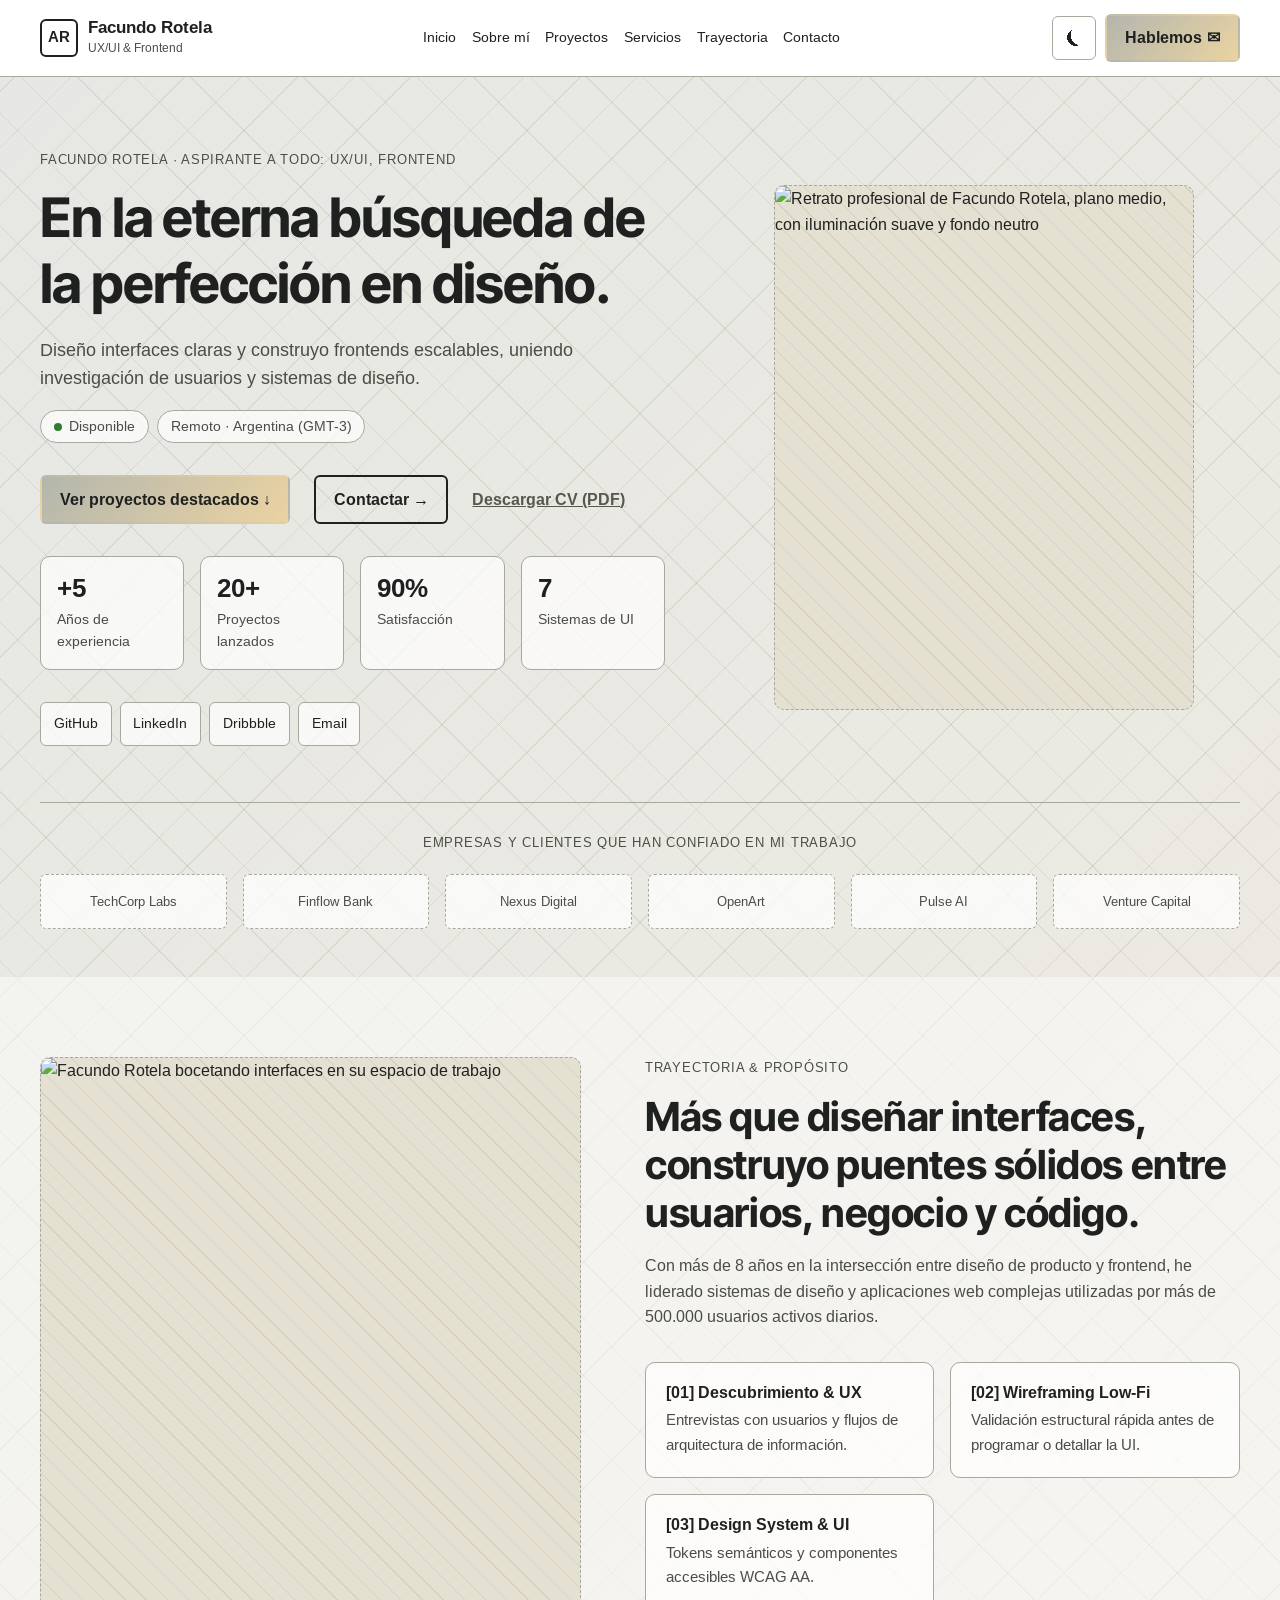
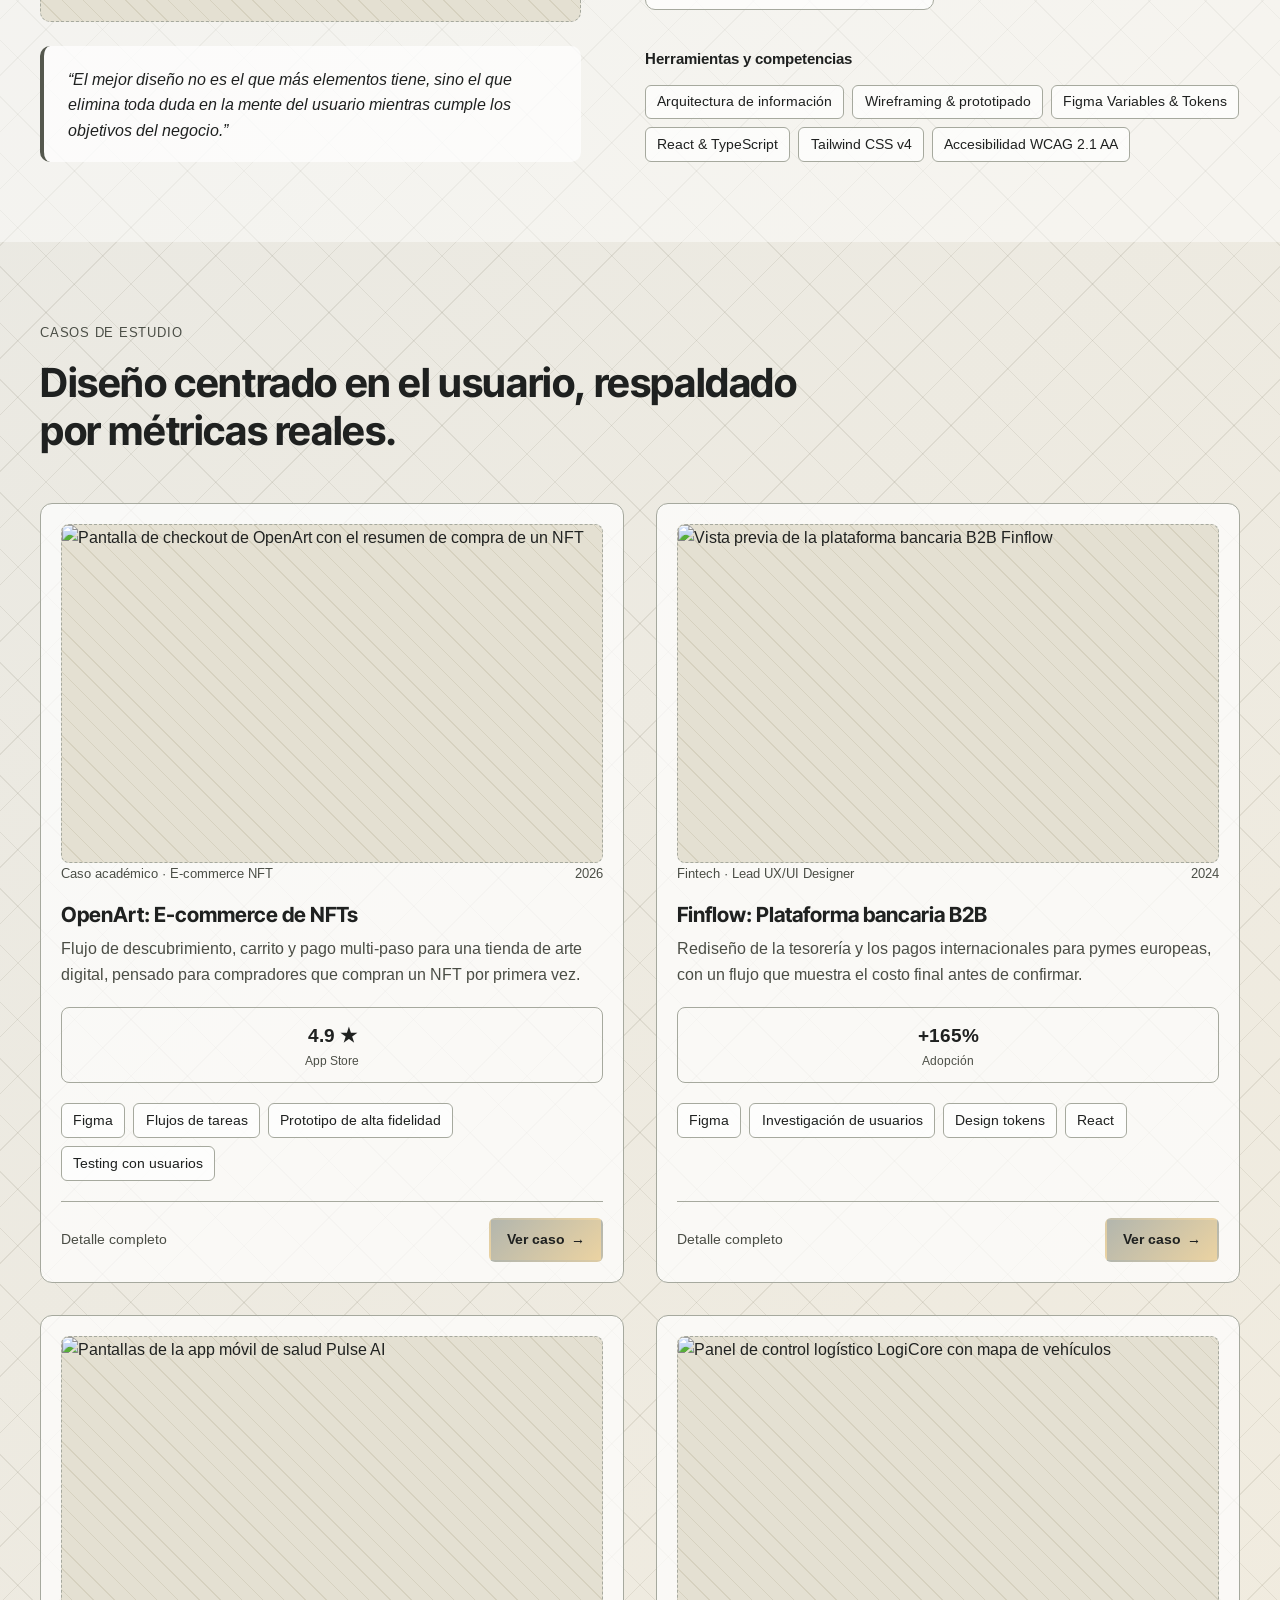
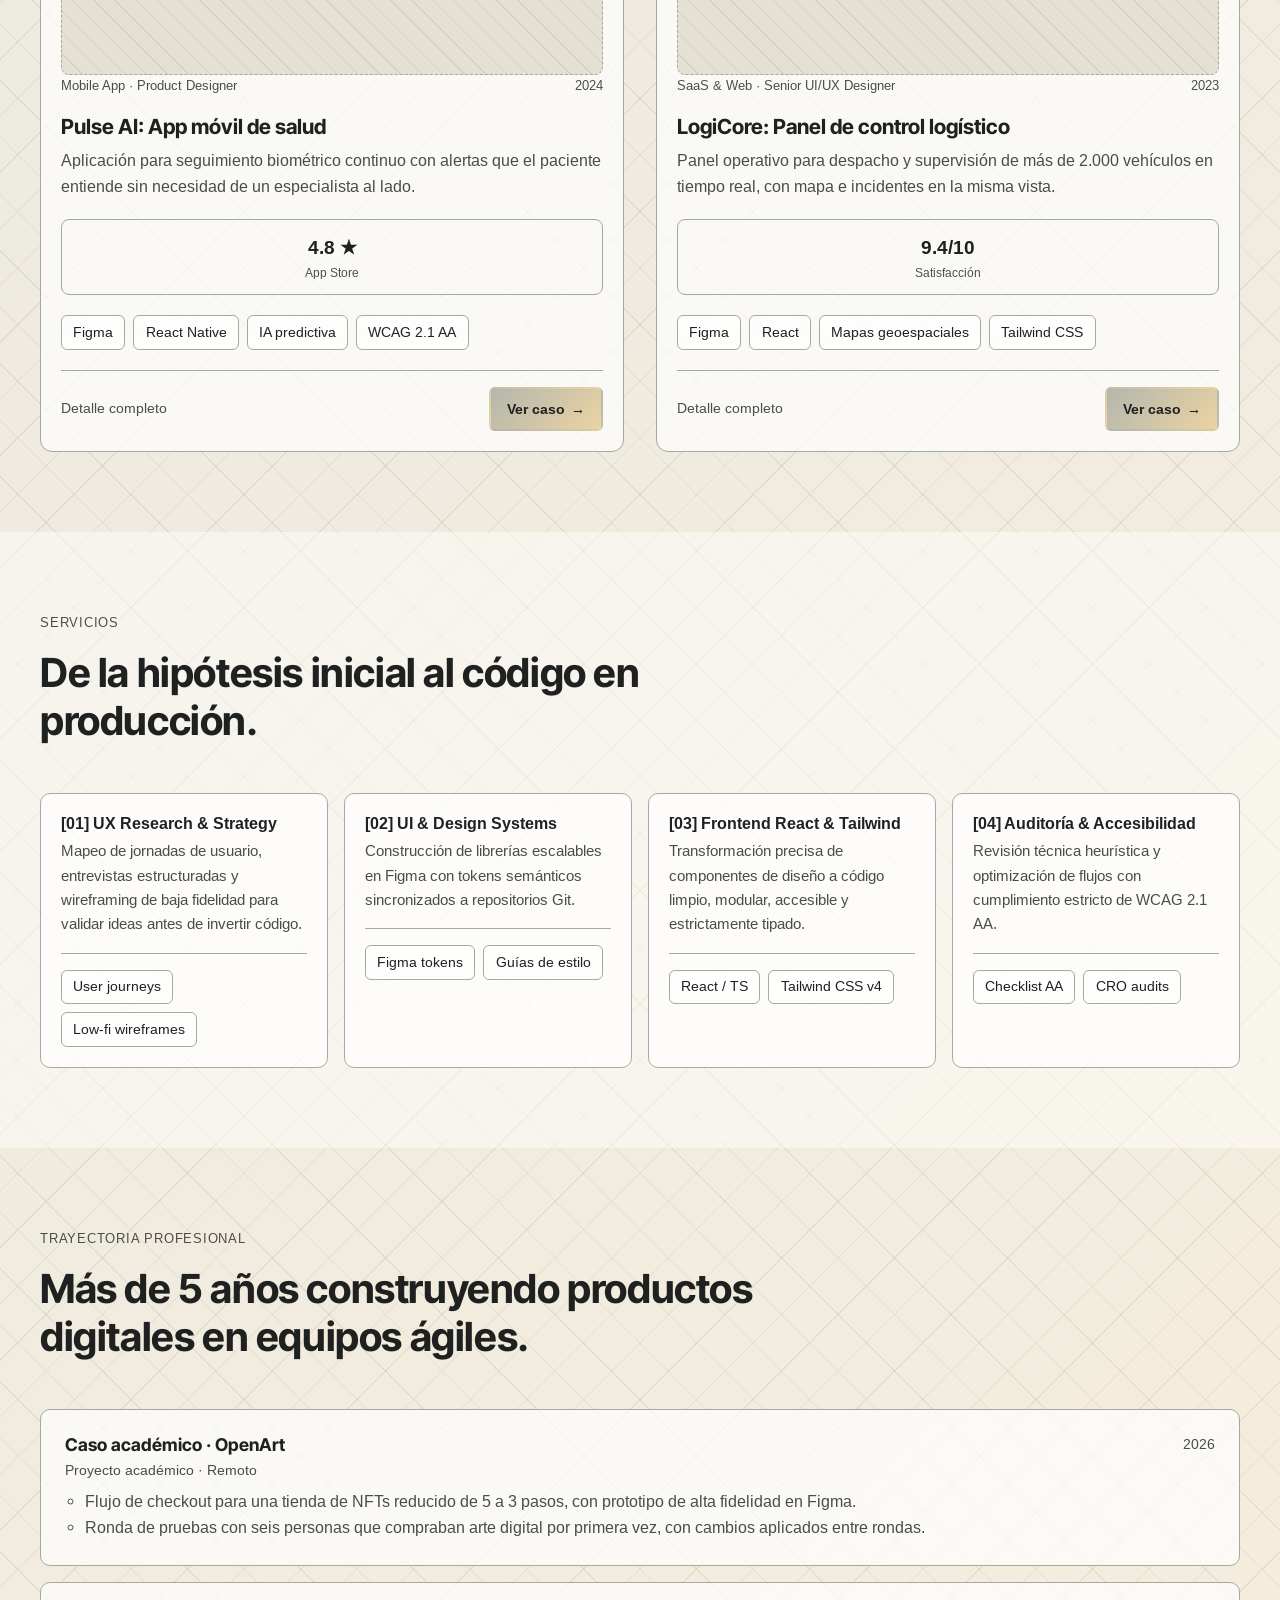
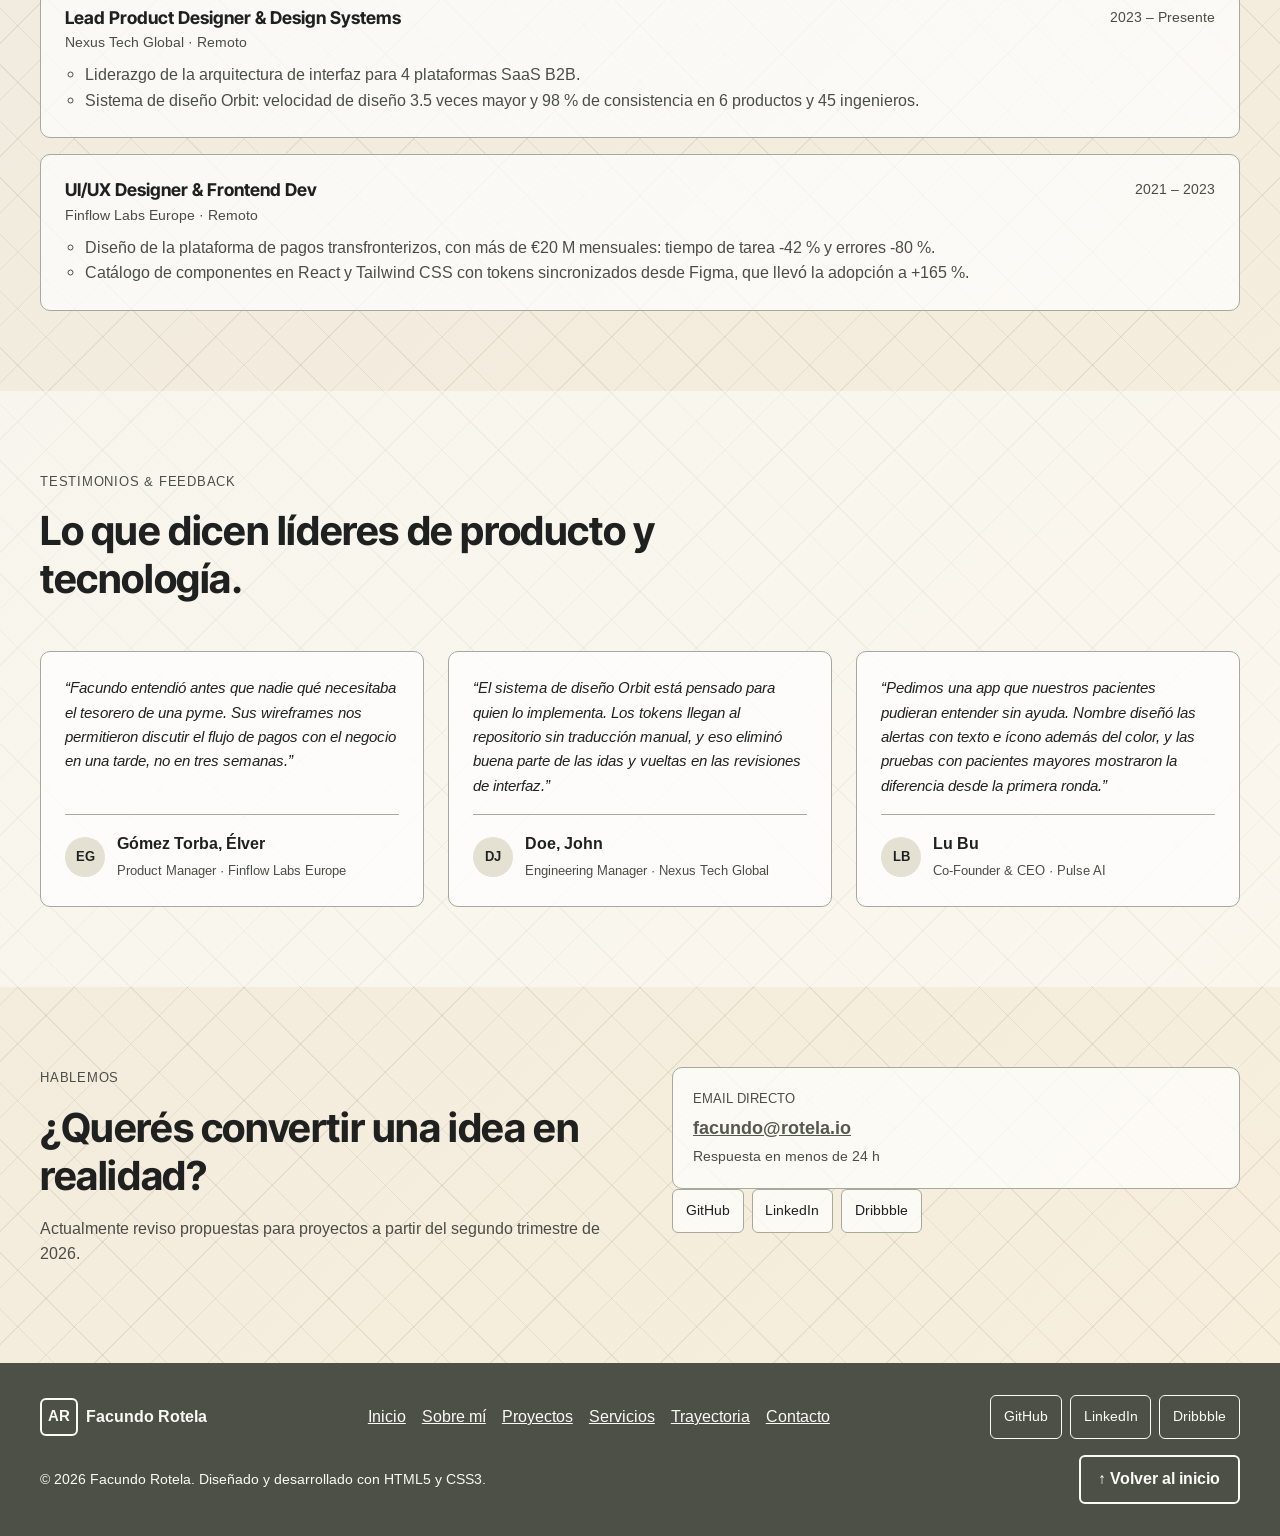
==== commit 1f750979: "ajustes varios tipografía: - inner tight para titulos, arimo para texto, con font-display:swap - e" ====
--- a/index.html
+++ b/index.html
@@ -11,6 +11,10 @@
   <meta property="og:url" content="https://rfnxyz.github.io/uxui-final-2026/">
   <meta property="og:image" content="https://rfnxyz.github.io/uxui-final-2026/img/og-image.jpg">
   <meta name="theme-color" content="#b3b6ad">
+  <link rel="preconnect" href="https://fonts.googleapis.com">
+  <link rel="preconnect" href="https://fonts.gstatic.com" crossorigin>
+  <link href="https://fonts.googleapis.com/css2?family=Arimo:wght@400;700&family=Inter+Tight:wght@600;700&display=swap" rel="stylesheet">
+  <link rel="stylesheet" href="css/styles.css">
   <link rel="stylesheet" href="css/styles.css">
 </head>
 <body>
@@ -82,19 +86,19 @@
           <dl class="stats">
             <div class="stat">
               <dt>Años de experiencia</dt>
-              <dd>+8</dd>
+              <dd>+5</dd>
             </div>
             <div class="stat">
               <dt>Proyectos lanzados</dt>
-              <dd>45+</dd>
+              <dd>20+</dd>
             </div>
             <div class="stat">
               <dt>Satisfacción</dt>
-              <dd>99%</dd>
+              <dd>90%</dd>
             </div>
             <div class="stat">
               <dt>Sistemas de UI</dt>
-              <dd>12</dd>
+              <dd>7</dd>
             </div>
           </dl>
 
@@ -146,7 +150,7 @@
         </div>
 
         <div class="about__text">
-          <p class="section-label">01. Trayectoria &amp; propósito</p>
+          <p class="section-label">Trayectoria &amp; propósito</p>
           <h2 id="titulo-sobre-mi">Más que diseñar interfaces, construyo puentes sólidos entre usuarios, negocio y código.</h2>
           <p class="about__lead">
             Con más de 8 años en la intersección entre diseño de producto y frontend, he liderado sistemas
@@ -173,7 +177,7 @@
     <section class="section" id="proyectos" aria-labelledby="titulo-proyectos">
       <div class="container">
         <header class="section__header">
-          <p class="section-label">02. Casos de estudio</p>
+          <p class="section-label">Casos de estudio</p>
           <h2 id="titulo-proyectos">Diseño centrado en el usuario, respaldado por métricas reales.</h2>
         </header>
 
@@ -186,7 +190,7 @@
     <section class="section section--alt" id="servicios" aria-labelledby="titulo-servicios">
       <div class="container">
         <header class="section__header">
-          <p class="section-label">03. Servicios</p>
+          <p class="section-label">Servicios</p>
           <h2 id="titulo-servicios">De la hipótesis inicial al código en producción.</h2>
         </header>
 
@@ -199,8 +203,8 @@
     <section class="section" id="trayectoria" aria-labelledby="titulo-trayectoria">
       <div class="container">
         <header class="section__header">
-          <p class="section-label">04. Trayectoria profesional</p>
-          <h2 id="titulo-trayectoria">Más de 8 años construyendo productos digitales en equipos ágiles.</h2>
+          <p class="section-label">Trayectoria profesional</p>
+          <h2 id="titulo-trayectoria">Más de 5 años construyendo productos digitales en equipos ágiles.</h2>
         </header>
 
         <ol class="timeline" id="experiencia-lista"></ol>
@@ -212,7 +216,7 @@
     <section class="section section--alt" id="testimonios" aria-labelledby="titulo-testimonios">
       <div class="container">
         <header class="section__header">
-          <p class="section-label">05. Testimonios &amp; feedback</p>
+          <p class="section-label">Testimonios &amp; feedback</p>
           <h2 id="titulo-testimonios">Lo que dicen líderes de producto y tecnología.</h2>
         </header>
 
@@ -224,9 +228,9 @@
     <section class="section" id="contacto" aria-labelledby="titulo-contacto">
       <div class="container contact">
         <div>
-          <p class="section-label">06. Iniciemos conversación</p>
-          <h2 id="titulo-contacto">¿Tienes un reto de producto o interfaz en mente?</h2>
-          <p class="muted">Actualmente reviso propuestas para proyectos a partir del segundo trimestre de 2025.</p>
+          <p class="section-label">Hablemos</p>
+          <h2 id="titulo-contacto">¿Querés convertir una idea en realidad?</h2>
+          <p class="muted">Actualmente reviso propuestas para proyectos a partir del segundo trimestre de 2026.</p>
         </div>
 
         <div>
--- a/css/styles.css
+++ b/css/styles.css
@@ -23,8 +23,9 @@
   --grid: rgba(110, 108, 92, 0.16);
   color-scheme: light;
 
-  --font-sans: system-ui, -apple-system, "Segoe UI", Roboto, Helvetica, Arial, sans-serif;
-  --font-mono: ui-monospace, SFMono-Regular, Menlo, Consolas, "Liberation Mono", monospace;
+  --font-heading: "Inter Tight", "Helvetica Neue", Helvetica, Arial, sans-serif;
+  --font-sans: "Arimo", Arial, Helvetica, sans-serif;
+  --font-mono: var(--font-sans);
 
   --radius: 10px;
   --container: 1200px;
@@ -678,7 +679,9 @@
 
 .stat {
   display: flex;
-  flex-direction: column-reverse;
+  flex-direction: column;
+  justify-content: flex-start;
+  align-items: flex-start;
   margin: 0;
   padding: 1rem;
   background: var(--card);
@@ -687,12 +690,15 @@
 }
 
 .stat dd {
-  margin: 0;
+  order: -1;
+  margin: 0 0 0.35rem;
   font-size: 1.6rem;
   font-weight: 700;
+  line-height: 1.2;
 }
 
 .stat dt {
+  margin: 0;
   font-size: 0.85rem;
   color: var(--muted);
 }
@@ -890,7 +896,7 @@
 
 .metrics {
   display: grid;
-  grid-template-columns: repeat(3, 1fr);
+  grid-template-columns: repeat(auto-fit, minmax(8rem, 1fr));
   gap: 0.75rem;
   margin: 0 0 1.25rem;
 }
@@ -1239,14 +1245,6 @@
     grid-template-columns: 1fr;
   }
 
-  .metrics {
-    grid-template-columns: 1fr;
-  }
-
-  .metrics__single {
-    grid-template-columns: 1fr;
-  }
-
   .case__meta {
     flex-direction: column;
   }
@@ -1327,4 +1325,12 @@
 .link-cv:hover,
 .footer__links a:hover {
   text-decoration: underline;
+}
+
+/* Encabezados con la familia de títulos */
+h1,
+h2,
+h3 {
+  font-family: var(--font-heading);
+  font-weight: 700;
 }
--- a/css/styles.css
+++ b/css/styles.css
@@ -23,8 +23,9 @@
   --grid: rgba(110, 108, 92, 0.16);
   color-scheme: light;
 
-  --font-sans: system-ui, -apple-system, "Segoe UI", Roboto, Helvetica, Arial, sans-serif;
-  --font-mono: ui-monospace, SFMono-Regular, Menlo, Consolas, "Liberation Mono", monospace;
+  --font-heading: "Inter Tight", "Helvetica Neue", Helvetica, Arial, sans-serif;
+  --font-sans: "Arimo", Arial, Helvetica, sans-serif;
+  --font-mono: var(--font-sans);
 
   --radius: 10px;
   --container: 1200px;
@@ -678,7 +679,9 @@
 
 .stat {
   display: flex;
-  flex-direction: column-reverse;
+  flex-direction: column;
+  justify-content: flex-start;
+  align-items: flex-start;
   margin: 0;
   padding: 1rem;
   background: var(--card);
@@ -687,12 +690,15 @@
 }
 
 .stat dd {
-  margin: 0;
+  order: -1;
+  margin: 0 0 0.35rem;
   font-size: 1.6rem;
   font-weight: 700;
+  line-height: 1.2;
 }
 
 .stat dt {
+  margin: 0;
   font-size: 0.85rem;
   color: var(--muted);
 }
@@ -890,7 +896,7 @@
 
 .metrics {
   display: grid;
-  grid-template-columns: repeat(3, 1fr);
+  grid-template-columns: repeat(auto-fit, minmax(8rem, 1fr));
   gap: 0.75rem;
   margin: 0 0 1.25rem;
 }
@@ -1239,14 +1245,6 @@
     grid-template-columns: 1fr;
   }
 
-  .metrics {
-    grid-template-columns: 1fr;
-  }
-
-  .metrics__single {
-    grid-template-columns: 1fr;
-  }
-
   .case__meta {
     flex-direction: column;
   }
@@ -1327,4 +1325,12 @@
 .link-cv:hover,
 .footer__links a:hover {
   text-decoration: underline;
+}
+
+/* Encabezados con la familia de títulos */
+h1,
+h2,
+h3 {
+  font-family: var(--font-heading);
+  font-weight: 700;
 }
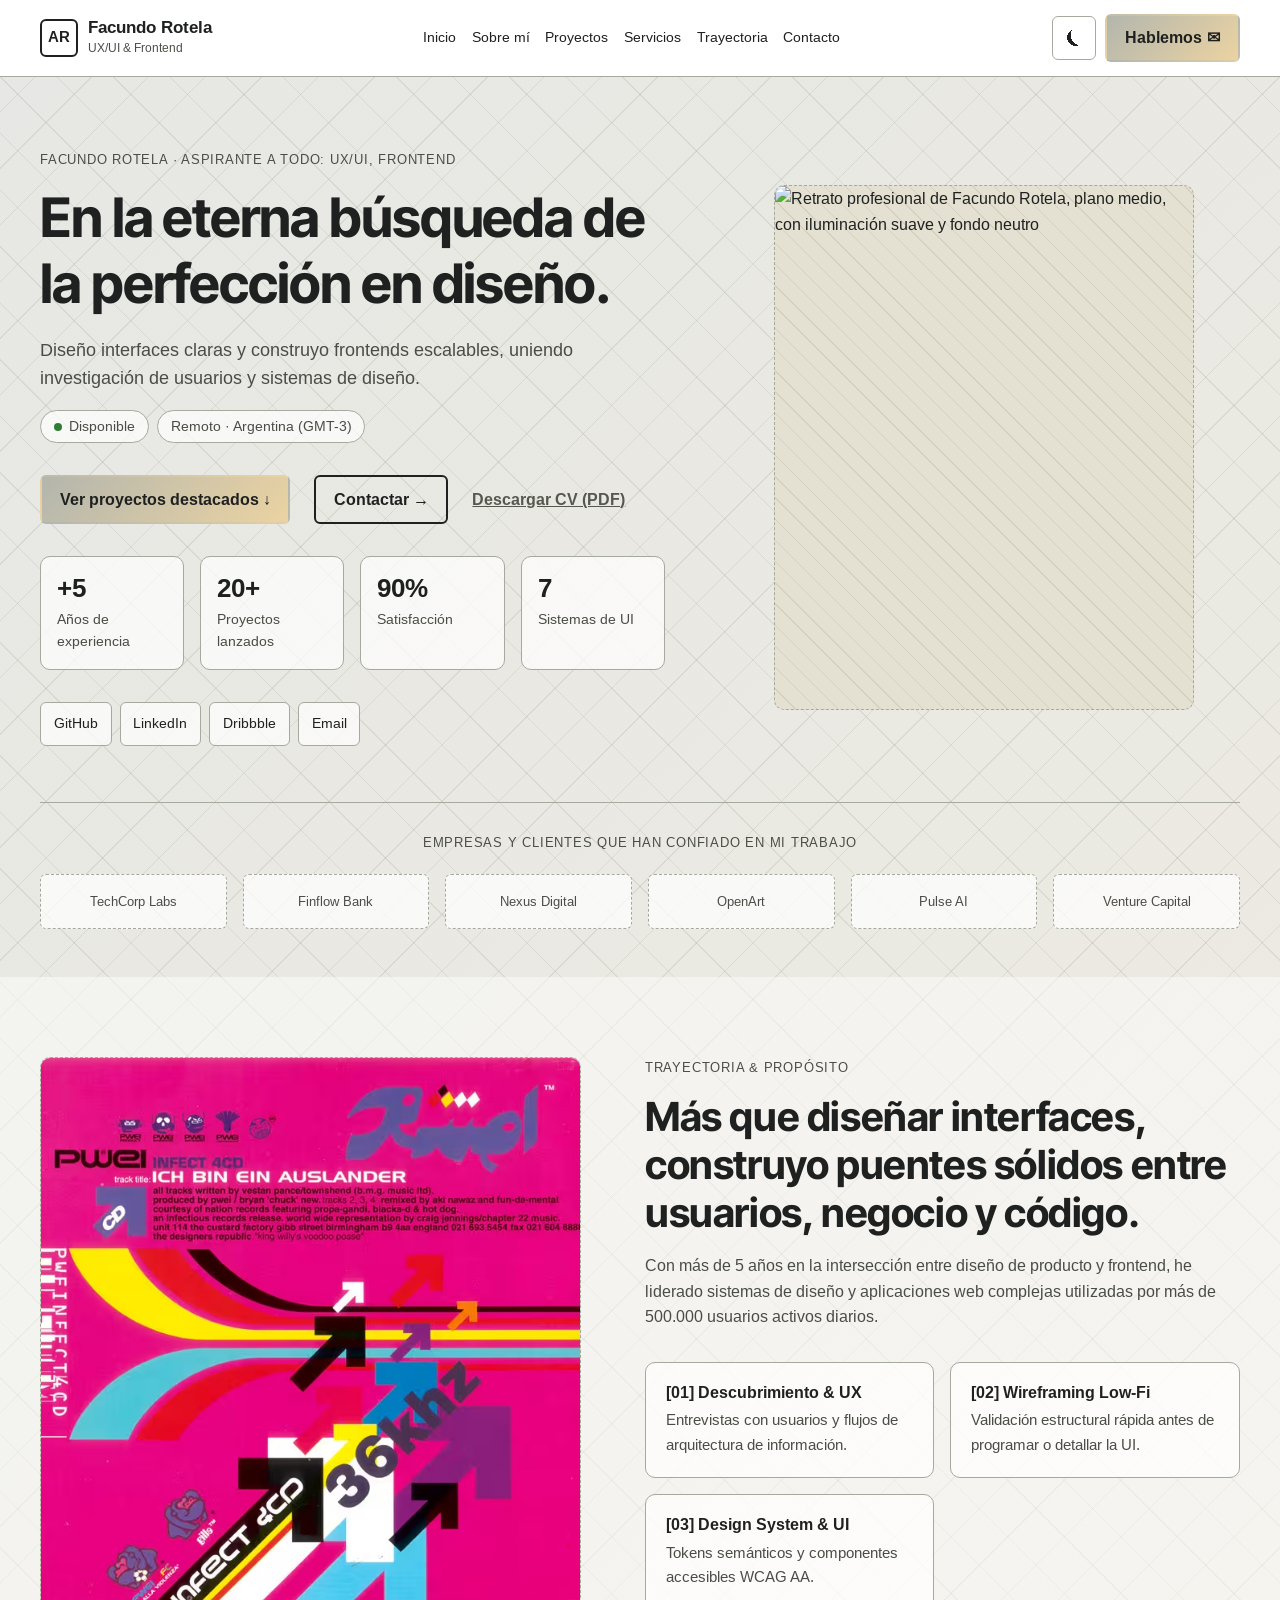
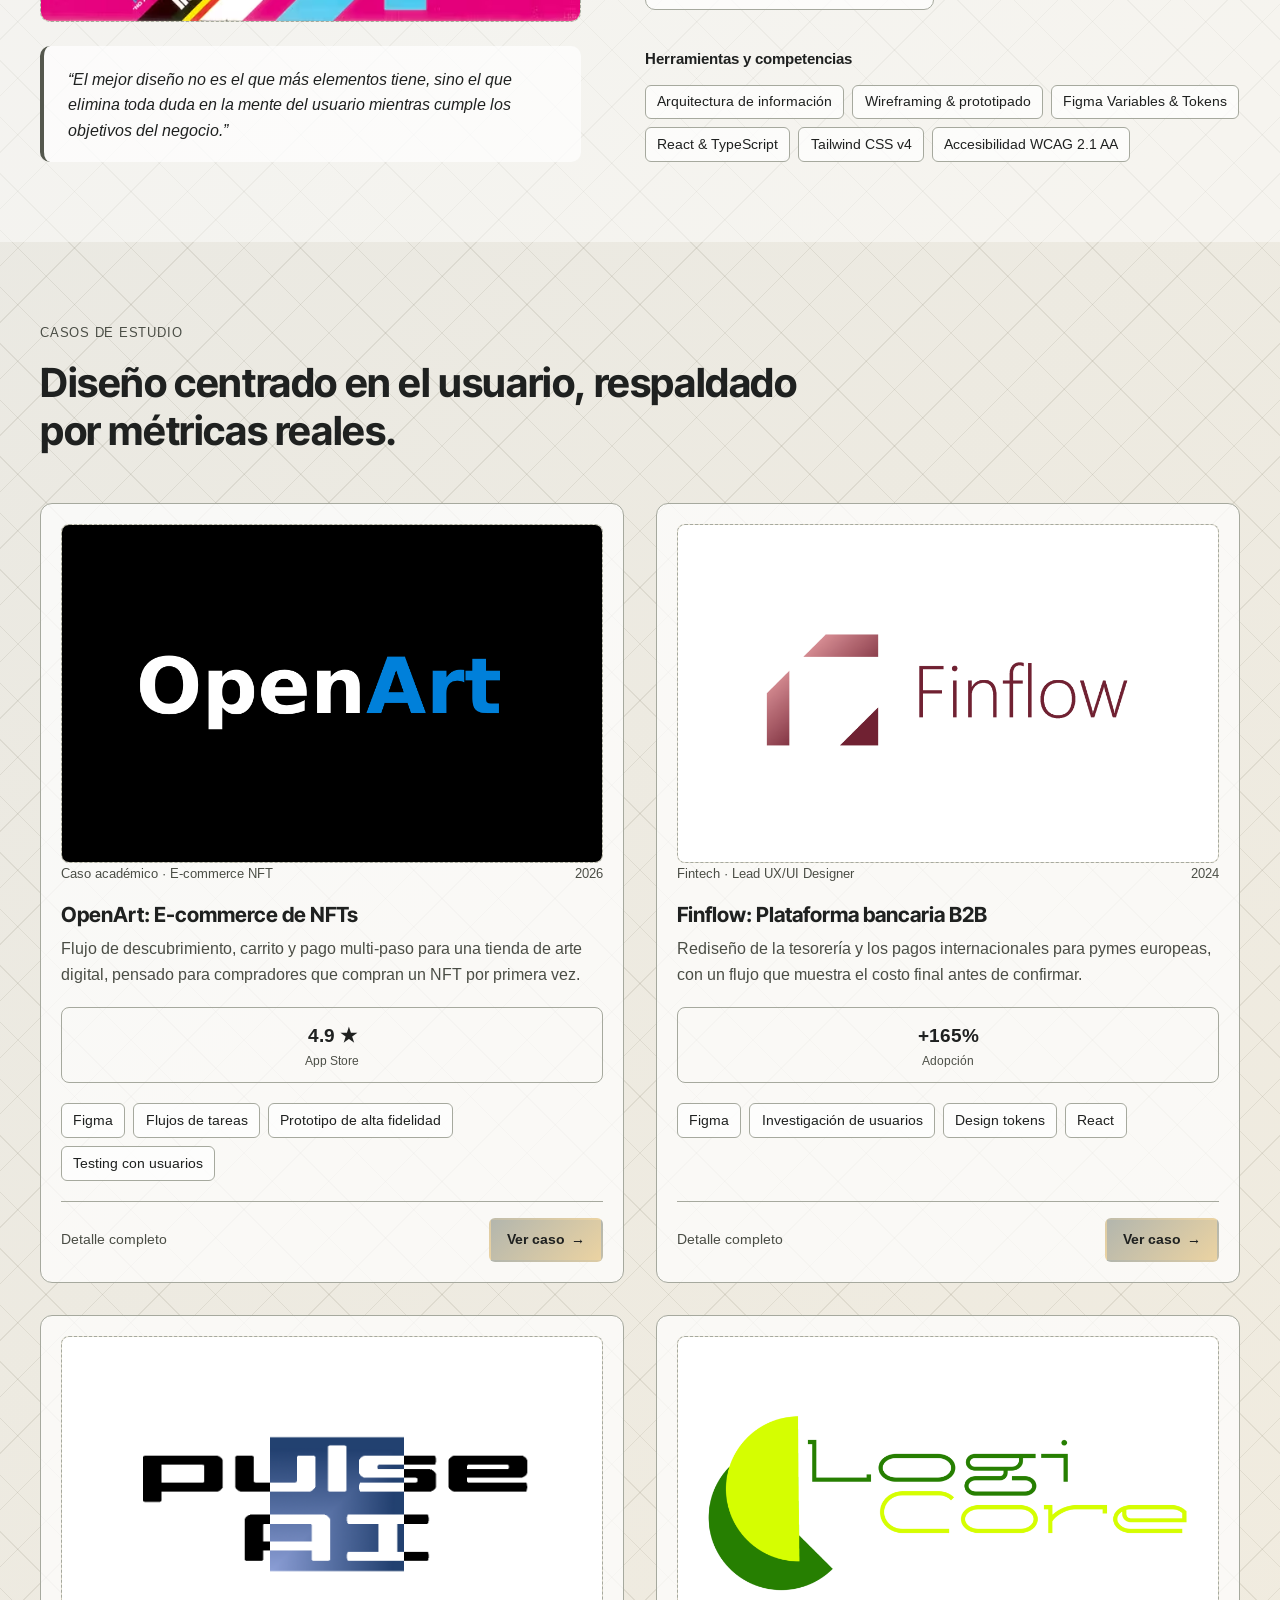
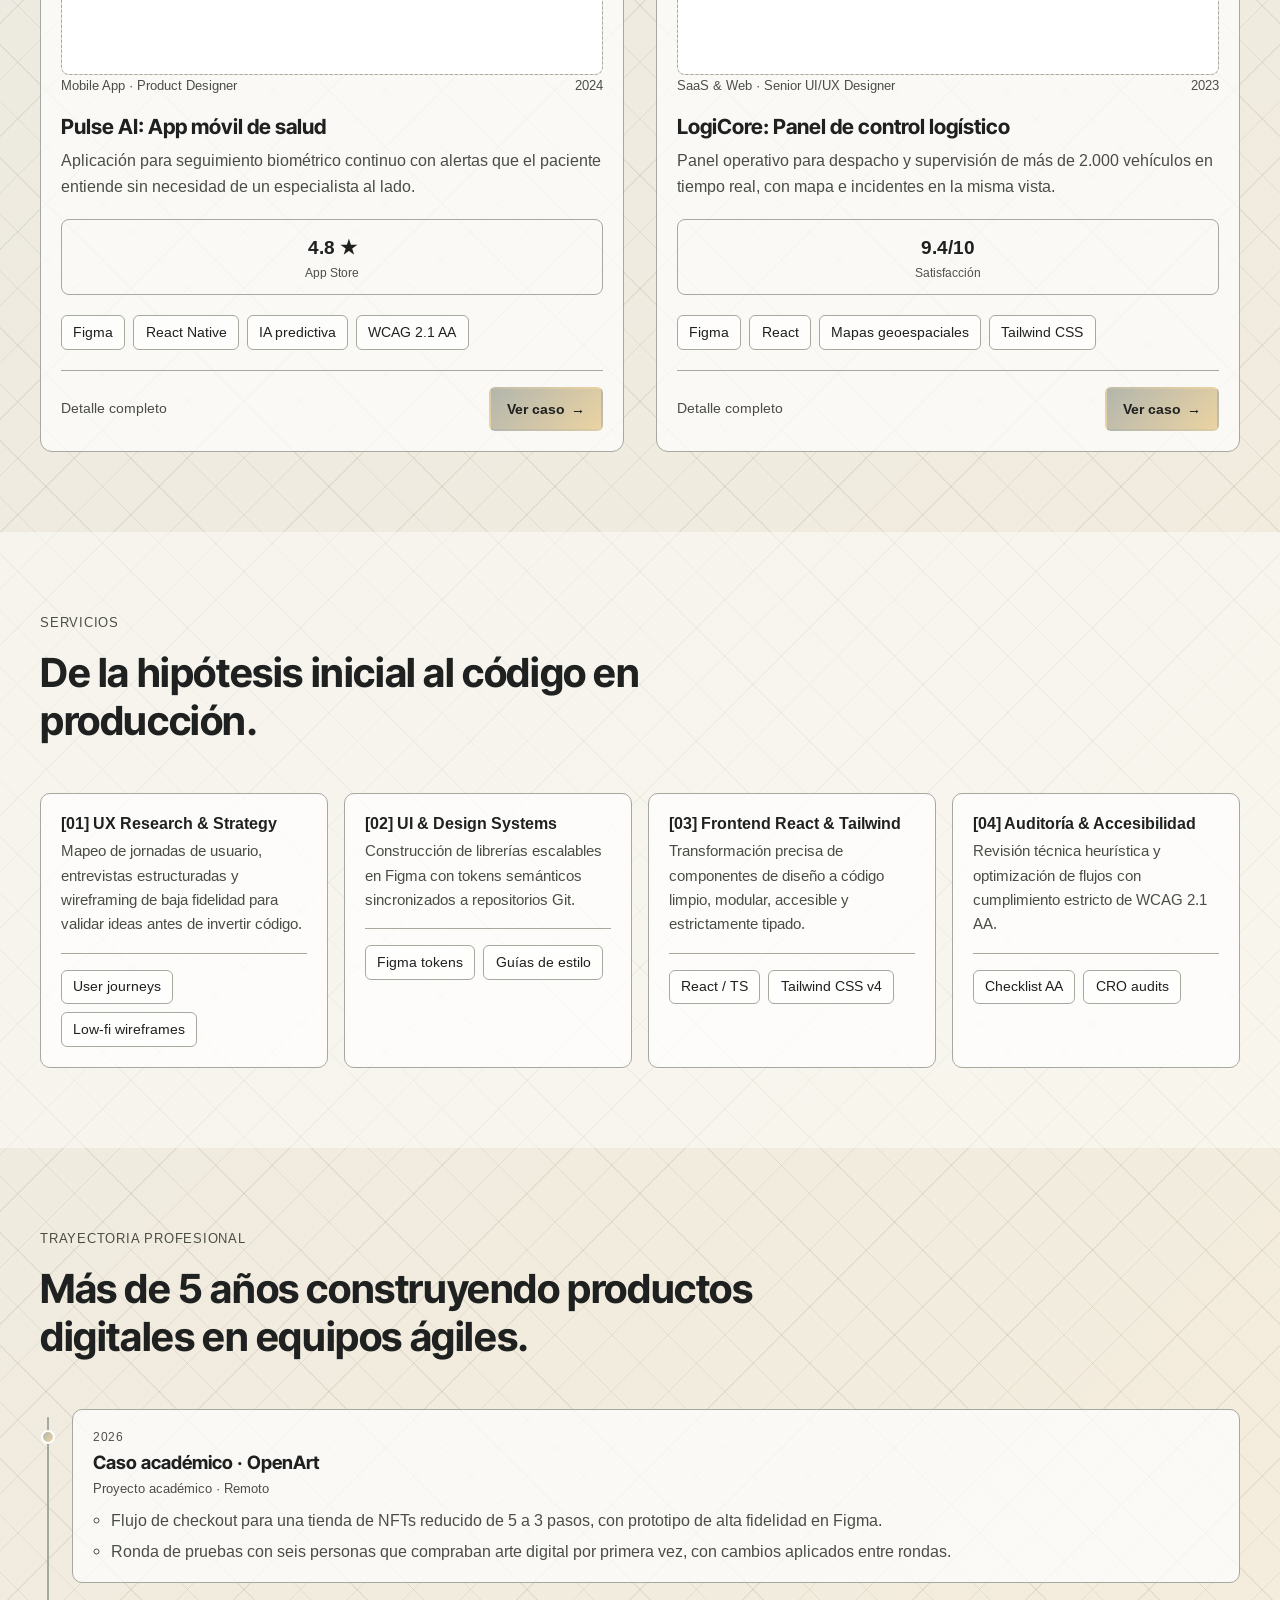
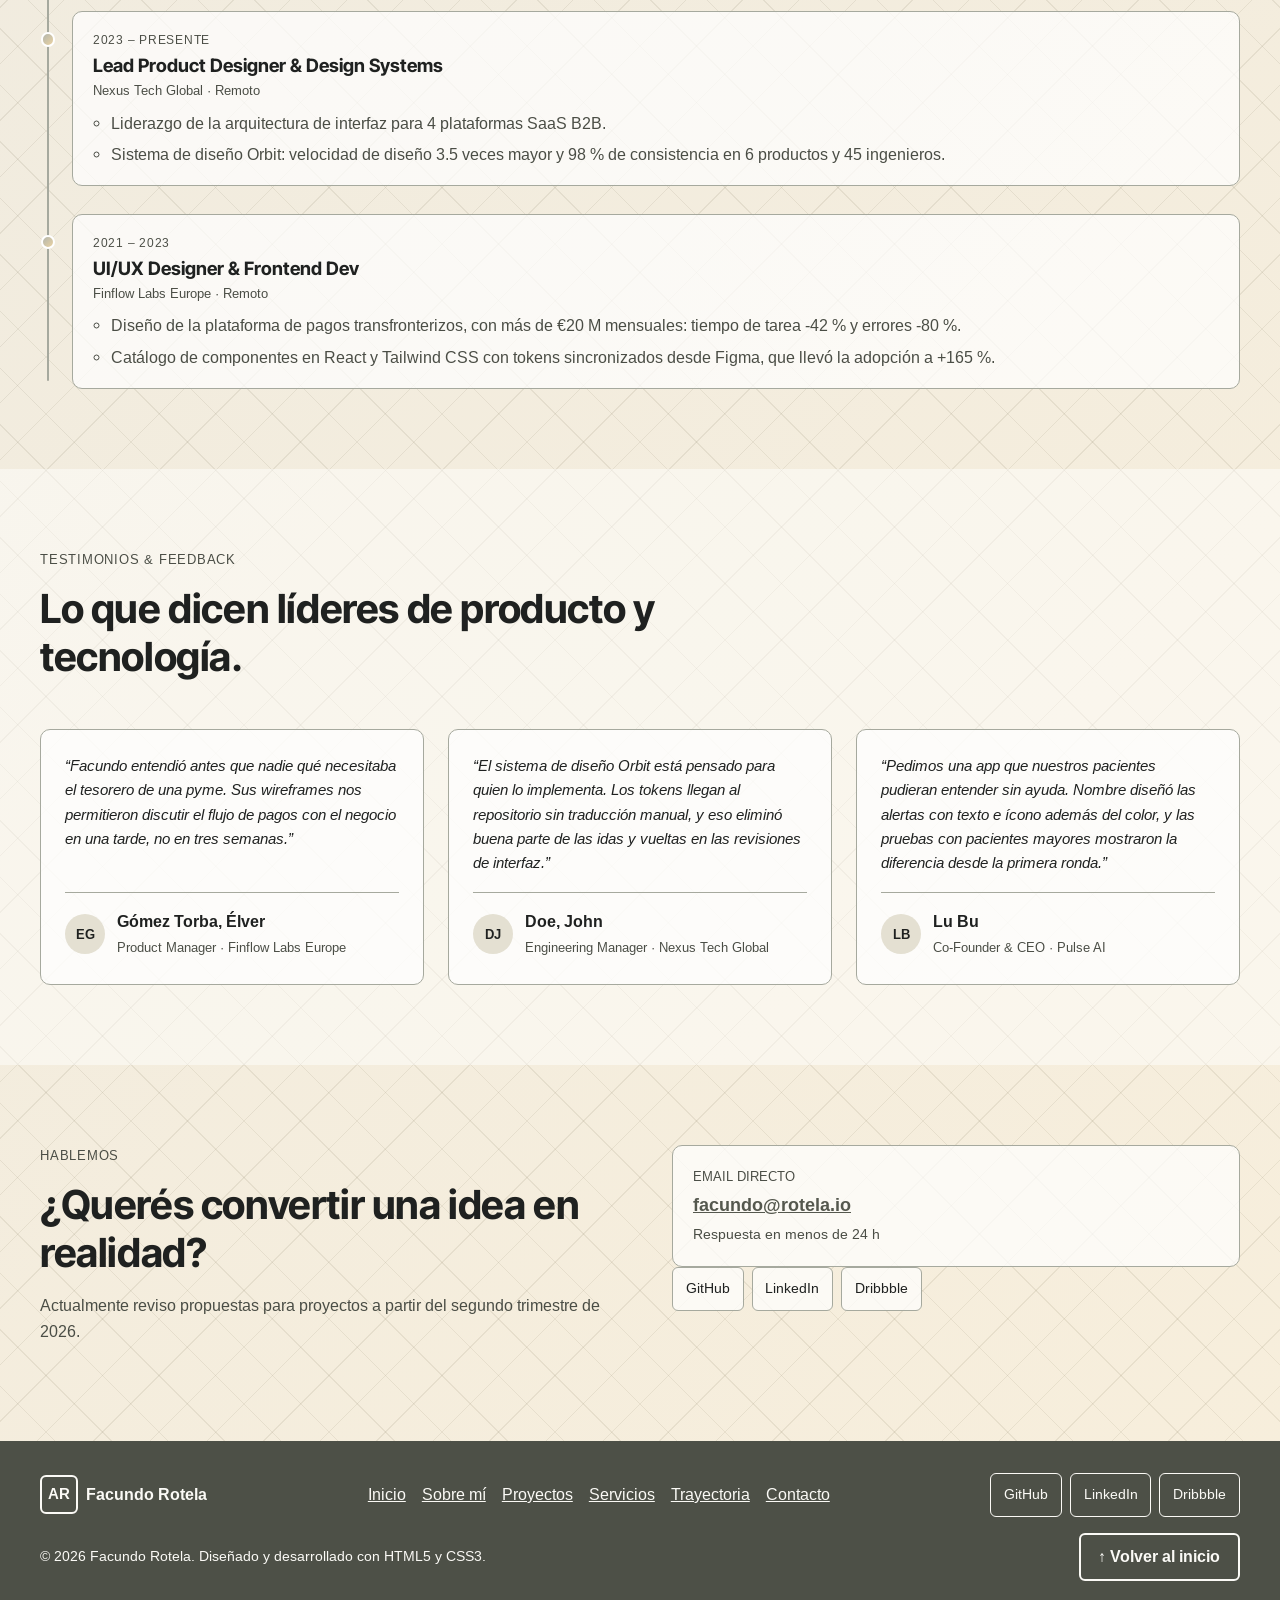
==== commit b6e685b3: "adiciones varias gitignore jekyll sitemap.xml robots.txt adición de múltiples imágenes" ====
--- a/index.html
+++ b/index.html
@@ -138,9 +138,8 @@
 
         <div class="about__aside">
           <figure class="about__media">
-          <!-- Sustituir por la foto real: img/sobre-mi-taller.jpg -->
-            <img src="img/sobre-mi-taller.jpg" loading="lazy" width="500" height="400"
-               alt="Facundo Rotela bocetando interfaces en su espacio de trabajo">
+            <img src="src/img/work.avif" loading="lazy" width="500" height="400"
+               alt="Demostración de trabajo ()">
           <figcaption class="sr-only">Fotografía secundaria: setup de taller UX</figcaption>
         </figure>
 
@@ -153,7 +152,7 @@
           <p class="section-label">Trayectoria &amp; propósito</p>
           <h2 id="titulo-sobre-mi">Más que diseñar interfaces, construyo puentes sólidos entre usuarios, negocio y código.</h2>
           <p class="about__lead">
-            Con más de 8 años en la intersección entre diseño de producto y frontend, he liderado sistemas
+            Con más de 5 años en la intersección entre diseño de producto y frontend, he liderado sistemas
             de diseño y aplicaciones web complejas utilizadas por más de 500.000 usuarios activos diarios.
           </p>
 
--- a/css/styles.css
+++ b/css/styles.css
@@ -1014,49 +1014,84 @@
 
 /* ---------- 10. Trayectoria ---------- */
 .timeline {
+  position: relative;
   display: grid;
-  gap: 1rem;
-  margin: 0;
+  gap: 1.75rem;
+  margin: 0;
+  padding: 0 0 0 2rem;
   list-style: none;
 }
 
+/* Línea vertical */
+.timeline::before {
+  content: "";
+  position: absolute;
+  left: 0.45rem;
+  top: 0.5rem;
+  bottom: 0.5rem;
+  width: 2px;
+  background: var(--line);
+  border-radius: 2px;
+}
+
 .job {
-  padding: 1.5rem;
+  position: relative;
+  padding: 1.1rem 1.25rem;
   background: var(--card);
   border: 1px solid var(--line);
   border-radius: var(--radius);
 }
 
+/* Punto sobre la línea, alineado con la fecha */
+.job::before {
+  content: "";
+  position: absolute;
+  left: -2rem;
+  top: 1.25rem;
+  width: 0.9rem;
+  height: 0.9rem;
+  border-radius: 50%;
+  background: var(--gradient);
+  border: 2px solid var(--bg);
+  box-sizing: border-box;
+}
+
+/* La fecha va arriba y el rol debajo */
 .job__head {
   display: flex;
-  flex-wrap: wrap;
-  justify-content: space-between;
-  gap: 0.5rem 1rem;
+  flex-direction: column-reverse;
+  gap: 0.25rem;
+}
+
+.job__period {
+  margin: 0;
+  font-family: var(--font-mono);
+  font-size: 0.78rem;
+  letter-spacing: 0.06em;
+  text-transform: uppercase;
+  color: var(--muted);
 }
 
 .job h3 {
   margin: 0;
-  font-size: 1.1rem;
-}
-
-.job__period {
-  margin: 0;
+  font-size: 1.15rem;
+}
+
+.job__org {
+  margin: 0.25rem 0 0.6rem;
   font-family: var(--font-mono);
-  font-size: 0.85rem;
-  color: var(--muted);
-}
-
-.job__org {
-  margin: 0.25rem 0 0.5rem;
-  font-family: var(--font-mono);
-  font-size: 0.85rem;
+  font-size: 0.82rem;
   color: var(--muted);
 }
 
 .job ul {
   margin: 0;
-  padding-left: 1.25rem;
-  color: var(--muted);
+  padding-left: 1.1rem;
+  color: var(--muted);
+}
+
+.job ul li + li {
+  margin-top: 0.35rem;
 }
 
 /* ---------- 11. Testimonios ---------- */
--- a/css/styles.css
+++ b/css/styles.css
@@ -1014,49 +1014,84 @@
 
 /* ---------- 10. Trayectoria ---------- */
 .timeline {
+  position: relative;
   display: grid;
-  gap: 1rem;
-  margin: 0;
+  gap: 1.75rem;
+  margin: 0;
+  padding: 0 0 0 2rem;
   list-style: none;
 }
 
+/* Línea vertical */
+.timeline::before {
+  content: "";
+  position: absolute;
+  left: 0.45rem;
+  top: 0.5rem;
+  bottom: 0.5rem;
+  width: 2px;
+  background: var(--line);
+  border-radius: 2px;
+}
+
 .job {
-  padding: 1.5rem;
+  position: relative;
+  padding: 1.1rem 1.25rem;
   background: var(--card);
   border: 1px solid var(--line);
   border-radius: var(--radius);
 }
 
+/* Punto sobre la línea, alineado con la fecha */
+.job::before {
+  content: "";
+  position: absolute;
+  left: -2rem;
+  top: 1.25rem;
+  width: 0.9rem;
+  height: 0.9rem;
+  border-radius: 50%;
+  background: var(--gradient);
+  border: 2px solid var(--bg);
+  box-sizing: border-box;
+}
+
+/* La fecha va arriba y el rol debajo */
 .job__head {
   display: flex;
-  flex-wrap: wrap;
-  justify-content: space-between;
-  gap: 0.5rem 1rem;
+  flex-direction: column-reverse;
+  gap: 0.25rem;
+}
+
+.job__period {
+  margin: 0;
+  font-family: var(--font-mono);
+  font-size: 0.78rem;
+  letter-spacing: 0.06em;
+  text-transform: uppercase;
+  color: var(--muted);
 }
 
 .job h3 {
   margin: 0;
-  font-size: 1.1rem;
-}
-
-.job__period {
-  margin: 0;
+  font-size: 1.15rem;
+}
+
+.job__org {
+  margin: 0.25rem 0 0.6rem;
   font-family: var(--font-mono);
-  font-size: 0.85rem;
-  color: var(--muted);
-}
-
-.job__org {
-  margin: 0.25rem 0 0.5rem;
-  font-family: var(--font-mono);
-  font-size: 0.85rem;
+  font-size: 0.82rem;
   color: var(--muted);
 }
 
 .job ul {
   margin: 0;
-  padding-left: 1.25rem;
-  color: var(--muted);
+  padding-left: 1.1rem;
+  color: var(--muted);
+}
+
+.job ul li + li {
+  margin-top: 0.35rem;
 }
 
 /* ---------- 11. Testimonios ---------- */
